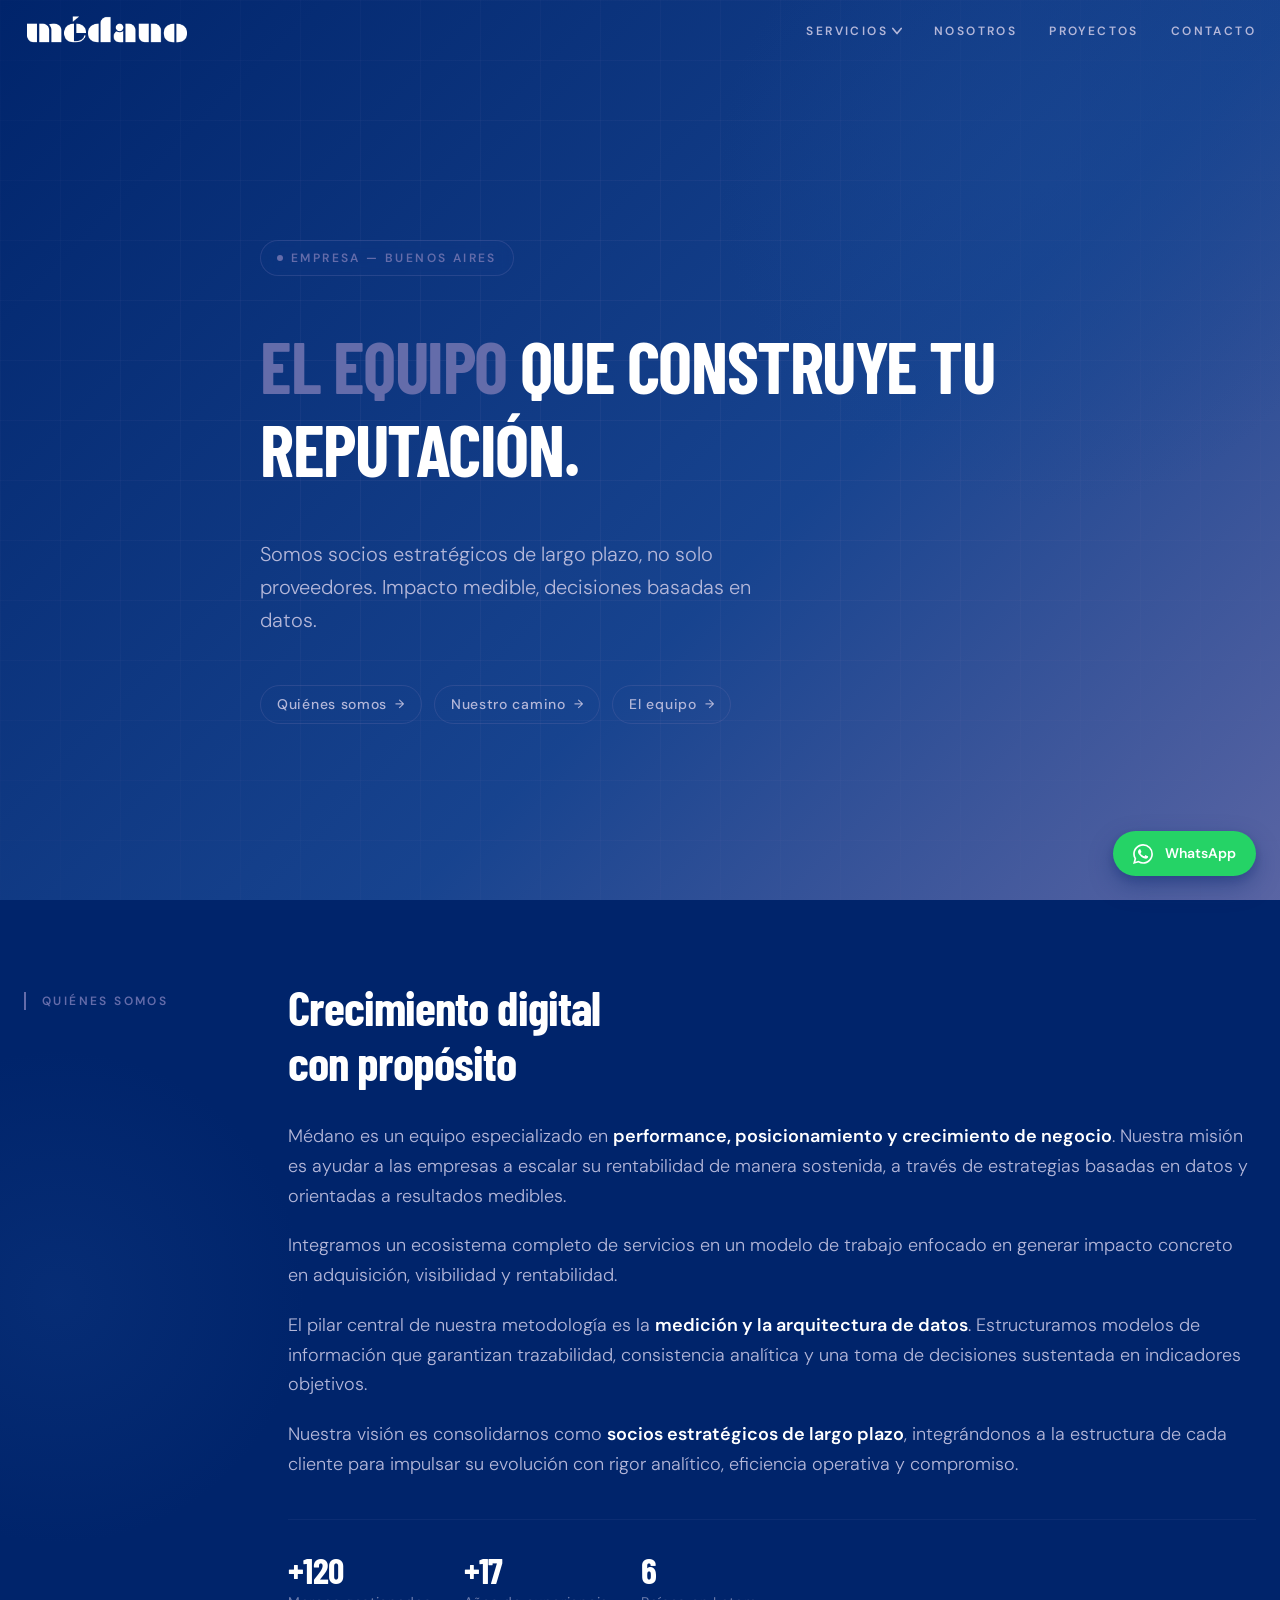
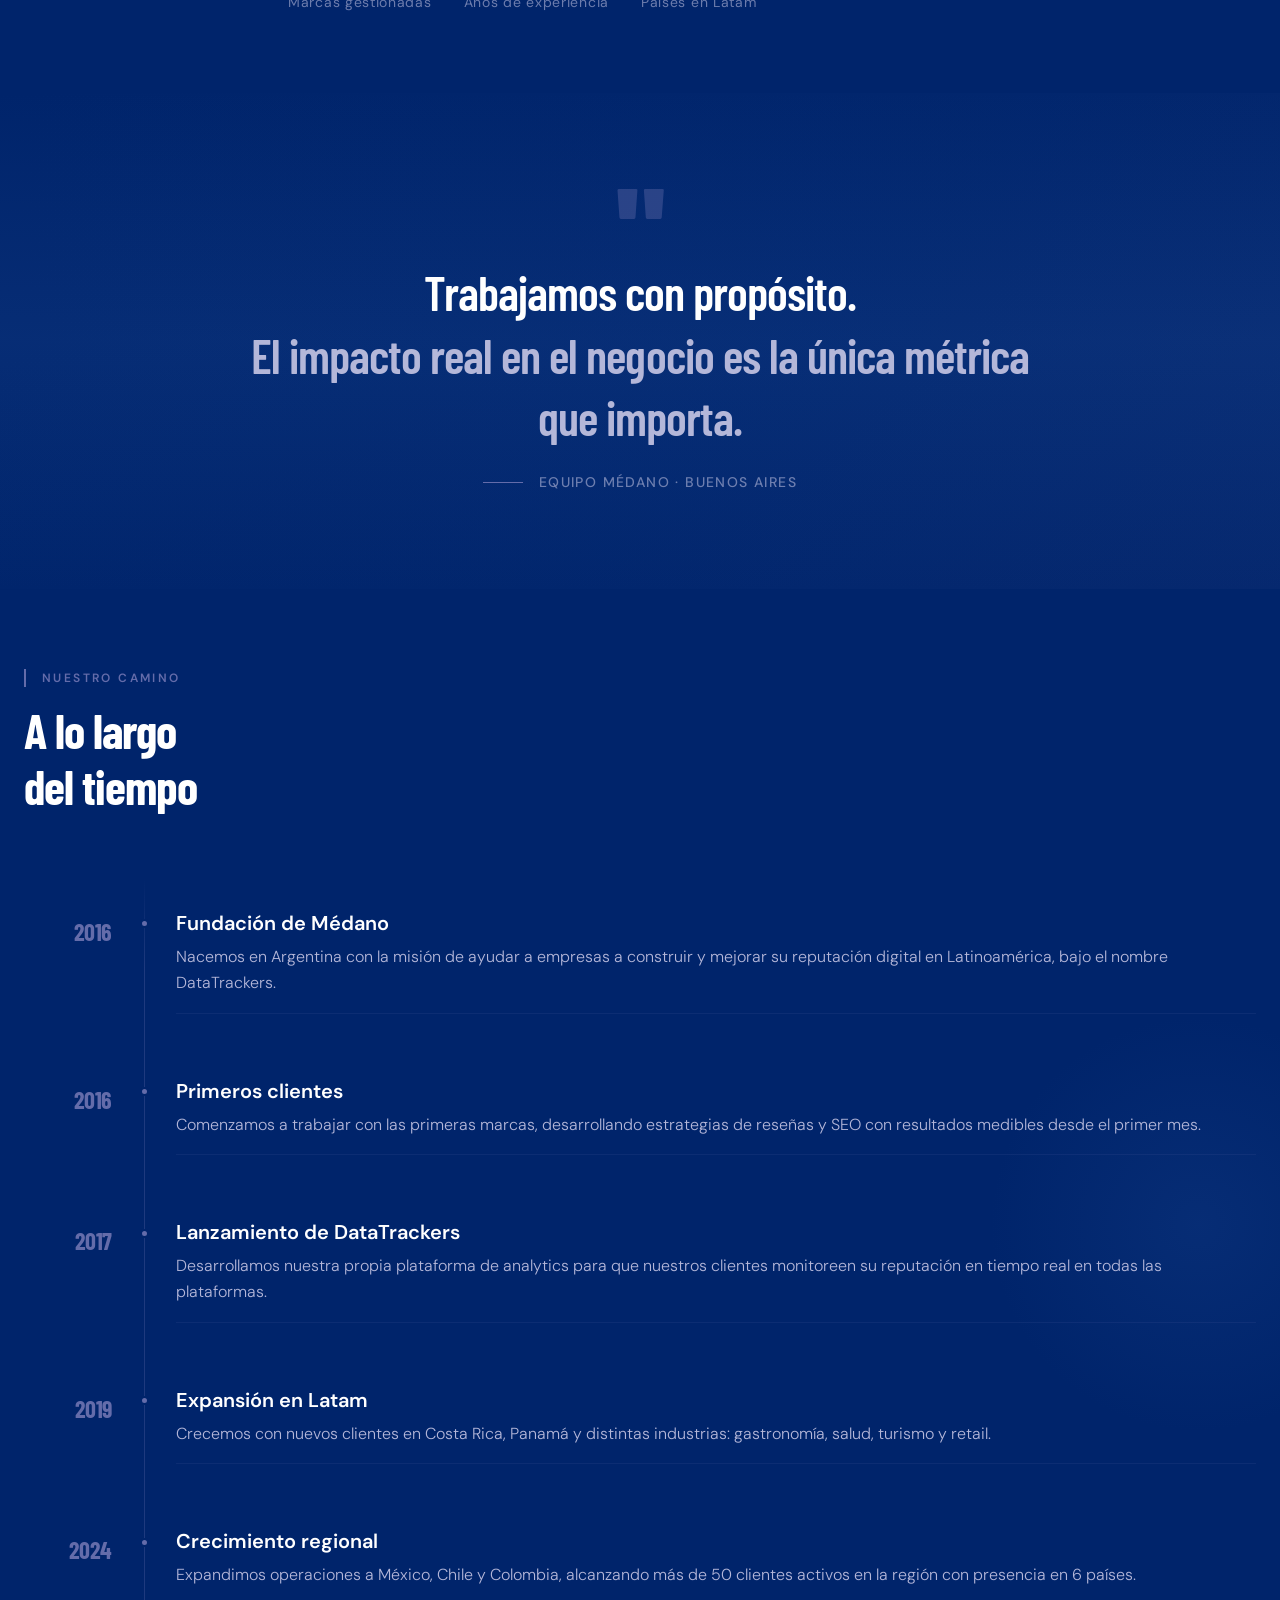
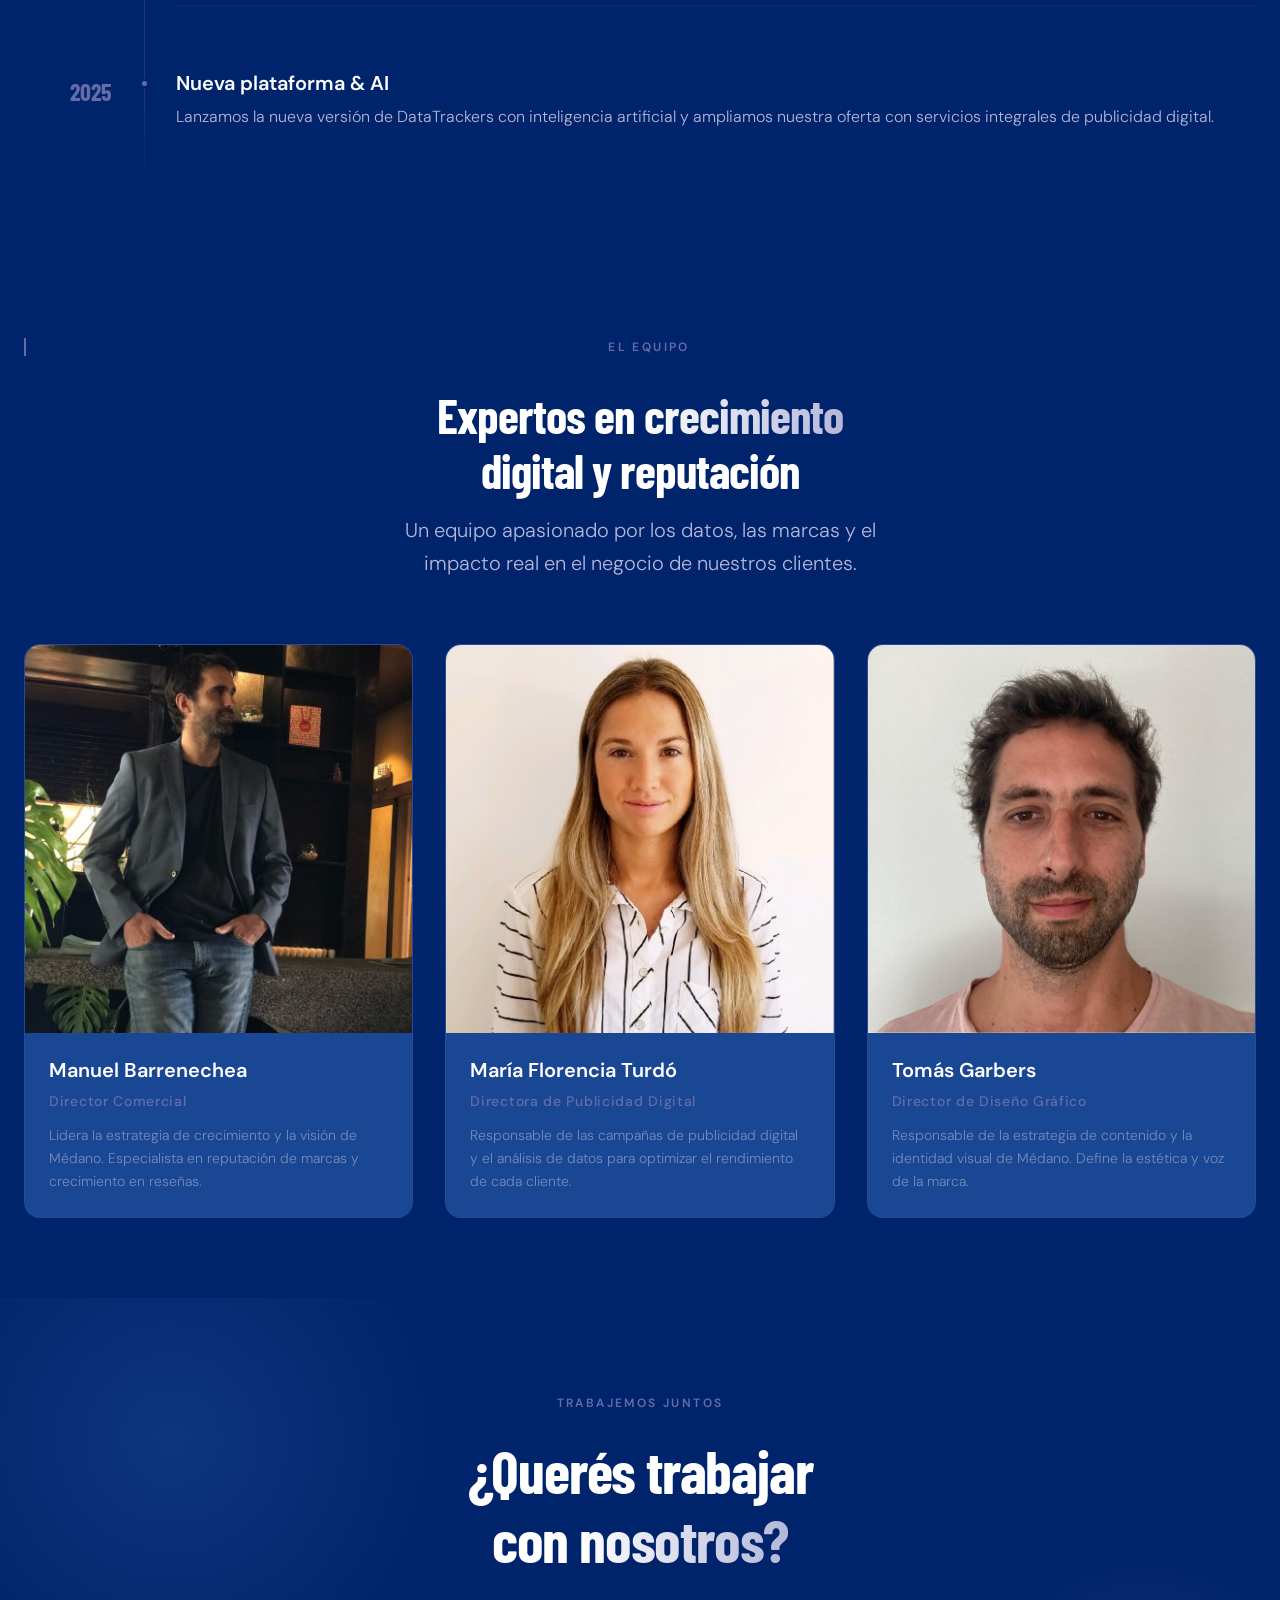
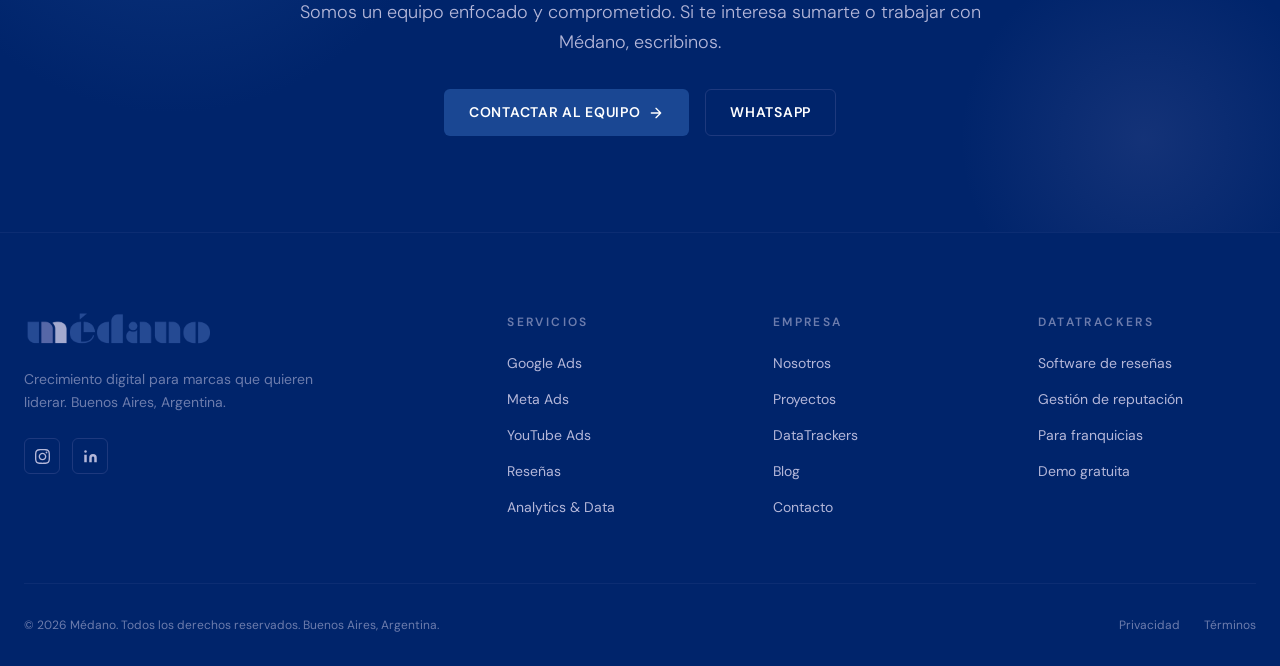
==== nosotros.html @ edf0d0f2 "Sync local changes" ====
<!DOCTYPE html>
<html lang="es">
<head>
  <meta charset="UTF-8">
  <meta name="viewport" content="width=device-width, initial-scale=1.0">
  <title>Nosotros — Médano · Crecimiento Digital · Buenos Aires</title>
  <meta name="description" content="Conocé al equipo detrás de Médano. Expertos en crecimiento digital, reputación online, SEO y publicidad digital. Buenos Aires, Argentina.">
  <meta name="robots" content="index, follow">
  <link rel="canonical" href="https://medano.co/nosotros.html">

  <!-- Open Graph -->
  <meta property="og:type" content="website">
  <meta property="og:title" content="Nosotros — Médano · Crecimiento Digital">
  <meta property="og:description" content="Conocé al equipo detrás de Médano. Socios estratégicos en crecimiento digital para empresas que quieren liderar.">
  <meta property="og:url" content="https://medano.co/nosotros.html">
  <meta property="og:site_name" content="Médano">
  <meta property="og:locale" content="es_AR">

  <!-- Twitter Card -->
  <meta name="twitter:card" content="summary_large_image">
  <meta name="twitter:title" content="Nosotros — Médano · Crecimiento Digital">
  <meta name="twitter:description" content="Conocé al equipo detrás de Médano. Socios estratégicos en crecimiento digital.">

  <!-- Fonts -->
  <link rel="preconnect" href="https://fonts.googleapis.com">
  <link rel="preconnect" href="https://fonts.gstatic.com" crossorigin>
  <link href="https://fonts.googleapis.com/css2?family=Barlow+Condensed:wght@400;600;700;800&family=DM+Sans:ital,wght@0,300;0,400;0,500;0,600;1,300&display=swap" rel="stylesheet">

  <!-- Favicon -->
  <link rel="icon" type="image/png" href="img/favicon-square.png">
  <link rel="apple-touch-icon" href="img/favicon-square.png">

  <!-- Stylesheets -->
  <link rel="stylesheet" href="css/global.css">
  <link rel="stylesheet" href="css/nosotros.css">

  <!-- Structured Data -->
  <script type="application/ld+json">
  {
    "@context": "https://schema.org",
    "@type": "AboutPage",
    "name": "Nosotros — Médano",
    "description": "El equipo detrás de Médano. Crecimiento digital para empresas que quieren liderar.",
    "url": "https://medano.co/nosotros.html",
    "publisher": {
      "@type": "Organization",
      "name": "Médano",
      "url": "https://medano.co",
      "address": {
        "@type": "PostalAddress",
        "addressLocality": "Buenos Aires",
        "addressCountry": "AR"
      }
    }
  }
  </script>
</head>
<body>

  <!-- Skip to content -->
  <a href="#main-content" class="skip-link">Ir al contenido principal</a>

  <!-- NAV -->
  <nav id="nav" aria-label="Navegación principal">
    <div class="container">
      <a href="index.html" class="nav-logo">
        <img src="img/logo-medano-final.png" alt="Médano — Crecimiento Digital" class="nav-logo-img">
      </a>
      <ul class="nav-links" id="nav-menu">
        <li class="nav-item-home"><a href="index.html">Home</a></li>
        <li class="nav-item-dropdown">
          <button class="nav-dropdown-trigger" aria-haspopup="true" aria-expanded="false">
            Servicios
            <svg class="nav-dropdown-chevron" viewBox="0 0 12 8" aria-hidden="true">
              <polyline points="1,1 6,7 11,1"/>
            </svg>
          </button>
          <ul class="nav-dropdown-panel" role="menu">
            <li role="menuitem"><a href="publicidad-digital.html">Publicidad Digital</a></li>
            <li role="menuitem"><a href="resenas.html">Reseñas</a></li>
            <li role="menuitem"><a href="index.html#seo">SEO y Posicionamiento</a></li>
          </ul>
        </li>
        <li><a href="nosotros.html" aria-current="page">Nosotros</a></li>
        <li><a href="index.html#projects">Proyectos</a></li>
        <li><a href="index.html#contact">Contacto</a></li>
      </ul>
      <button class="nav-toggle" id="nav-toggle" aria-expanded="false" aria-controls="nav-menu" aria-label="Abrir menú de navegación">
        <span class="nav-toggle-bar"></span>
        <span class="nav-toggle-bar"></span>
        <span class="nav-toggle-bar"></span>
      </button>
      <a href="https://wa.me/5491100000000" class="btn-primary nav-cta" target="_blank" rel="noopener">
        Hablar ahora
      </a>
    </div>
  </nav>

  <main id="main-content">

    <!-- HERO -->
    <section id="nosotros-hero" aria-label="Presentación del equipo">
      <div class="nosotros-hero-bg" aria-hidden="true"></div>
      <div class="nosotros-hero-grid" aria-hidden="true"></div>
      <div class="container">
        <div class="nosotros-hero-inner">

          <!-- Heading -->
          <div class="nosotros-hero-heading">
            <div class="hero-eyebrow-shared animate-in">
              <span class="hero-dot" aria-hidden="true"></span>
              Empresa — Buenos Aires
            </div>
            <h1 class="hero-title-shared animate-in">
              <em>El equipo</em> que construye tu reputación.
            </h1>
            <p class="nosotros-hero-subtitle animate-in">
              Somos socios estratégicos de largo plazo, no solo proveedores.
              Impacto medible, decisiones basadas en datos.
            </p>
          </div>

          <!-- Page-nav anchors -->
          <nav class="nosotros-page-nav" aria-label="Secciones de la página">
            <a href="#quienes-somos" class="nosotros-pn-item">
              <span>Quiénes somos</span>
              <span class="nosotros-pn-arrow" aria-hidden="true">→</span>
            </a>
            <a href="#nuestro-camino" class="nosotros-pn-item">
              <span>Nuestro camino</span>
              <span class="nosotros-pn-arrow" aria-hidden="true">→</span>
            </a>
            <a href="#el-equipo" class="nosotros-pn-item">
              <span>El equipo</span>
              <span class="nosotros-pn-arrow" aria-hidden="true">→</span>
            </a>
          </nav>


        </div>
      </div>
    </section>

    <!-- QUIENES SOMOS -->
    <section id="quienes-somos" aria-labelledby="quienes-somos-title">
      <div class="nosotros-qs-geo" aria-hidden="true"></div>
      <div class="container">
        <div class="nosotros-qs-grid">
          <div class="nosotros-qs-label-col">
            <span class="nosotros-section-label">Quiénes somos</span>
          </div>
          <div class="nosotros-qs-content">
            <h2 id="quienes-somos-title" class="nosotros-qs-title">
              Crecimiento digital<br>con propósito
            </h2>
            <div class="nosotros-qs-body">
              <p>
                Médano es un equipo especializado en <strong>performance, posicionamiento y crecimiento de negocio</strong>.
                Nuestra misión es ayudar a las empresas a escalar su rentabilidad de manera sostenida,
                a través de estrategias basadas en datos y orientadas a resultados medibles.
              </p>
              <p>
                Integramos un ecosistema completo de servicios en un modelo de trabajo enfocado en
                generar impacto concreto en adquisición, visibilidad y rentabilidad.
              </p>
              <p>
                El pilar central de nuestra metodología es la <strong>medición y la arquitectura de datos</strong>.
                Estructuramos modelos de información que garantizan trazabilidad, consistencia analítica
                y una toma de decisiones sustentada en indicadores objetivos.
              </p>
              <p>
                Nuestra visión es consolidarnos como <strong>socios estratégicos de largo plazo</strong>,
                integrándonos a la estructura de cada cliente para impulsar su evolución con rigor
                analítico, eficiencia operativa y compromiso.
              </p>
            </div>
            <div class="nosotros-qs-metrics" role="list" aria-label="Métricas del equipo">
              <div class="nosotros-metric" role="listitem">
                <span class="nosotros-metric-value">+120</span>
                <span class="nosotros-metric-label">Marcas gestionadas</span>
              </div>
              <div class="nosotros-metric" role="listitem">
                <span class="nosotros-metric-value">+17</span>
                <span class="nosotros-metric-label">Años de experiencia</span>
              </div>
              <div class="nosotros-metric" role="listitem">
                <span class="nosotros-metric-value">6</span>
                <span class="nosotros-metric-label">Países en Latam</span>
              </div>
            </div>
          </div>
        </div>
      </div>
    </section>

    <!-- QUOTE -->
    <section id="nosotros-quote" aria-label="Filosofía del equipo">
      <div class="nosotros-quote-bg" aria-hidden="true"></div>
      <div class="container">
        <div class="nosotros-quote-inner">
          <span class="nosotros-quote-mark" aria-hidden="true">"</span>
          <blockquote class="nosotros-quote-text">
            Trabajamos con propósito.<br>
            <em>El impacto real en el negocio es la única métrica que importa.</em>
          </blockquote>
          <div class="nosotros-quote-author">
            <div class="nosotros-quote-line" aria-hidden="true"></div>
            <span class="nosotros-quote-name">Equipo Médano · Buenos Aires</span>
          </div>
        </div>
      </div>
    </section>

    <!-- TIMELINE -->
    <section id="nuestro-camino" aria-labelledby="camino-title">
      <div class="nosotros-timeline-geo" aria-hidden="true"></div>
      <div class="container">
        <div class="nosotros-timeline-header">
          <div>
            <span class="nosotros-section-label">Nuestro camino</span>
            <h2 id="camino-title" class="nosotros-timeline-title">
              A lo largo<br>del tiempo
            </h2>
          </div>
        </div>

        <ol class="nosotros-timeline" aria-label="Hitos del equipo Médano">
          <li class="nosotros-milestone">
            <div class="nosotros-milestone-year">2016</div>
            <div class="nosotros-milestone-content">
              <h3 class="nosotros-milestone-title">Fundación de Médano</h3>
              <p class="nosotros-milestone-desc">Nacemos en Argentina con la misión de ayudar a empresas a construir y mejorar su reputación digital en Latinoamérica, bajo el nombre DataTrackers.</p>
            </div>
          </li>
          <li class="nosotros-milestone">
            <div class="nosotros-milestone-year">2016</div>
            <div class="nosotros-milestone-content">
              <h3 class="nosotros-milestone-title">Primeros clientes</h3>
              <p class="nosotros-milestone-desc">Comenzamos a trabajar con las primeras marcas, desarrollando estrategias de reseñas y SEO con resultados medibles desde el primer mes.</p>
            </div>
          </li>
          <li class="nosotros-milestone">
            <div class="nosotros-milestone-year">2017</div>
            <div class="nosotros-milestone-content">
              <h3 class="nosotros-milestone-title">Lanzamiento de DataTrackers</h3>
              <p class="nosotros-milestone-desc">Desarrollamos nuestra propia plataforma de analytics para que nuestros clientes monitoreen su reputación en tiempo real en todas las plataformas.</p>
            </div>
          </li>
          <li class="nosotros-milestone">
            <div class="nosotros-milestone-year">2019</div>
            <div class="nosotros-milestone-content">
              <h3 class="nosotros-milestone-title">Expansión en Latam</h3>
              <p class="nosotros-milestone-desc">Crecemos con nuevos clientes en Costa Rica, Panamá y distintas industrias: gastronomía, salud, turismo y retail.</p>
            </div>
          </li>
          <li class="nosotros-milestone">
            <div class="nosotros-milestone-year">2024</div>
            <div class="nosotros-milestone-content">
              <h3 class="nosotros-milestone-title">Crecimiento regional</h3>
              <p class="nosotros-milestone-desc">Expandimos operaciones a México, Chile y Colombia, alcanzando más de 50 clientes activos en la región con presencia en 6 países.</p>
            </div>
          </li>
          <li class="nosotros-milestone">
            <div class="nosotros-milestone-year">2025</div>
            <div class="nosotros-milestone-content">
              <h3 class="nosotros-milestone-title">Nueva plataforma & AI</h3>
              <p class="nosotros-milestone-desc">Lanzamos la nueva versión de DataTrackers con inteligencia artificial y ampliamos nuestra oferta con servicios integrales de publicidad digital.</p>
            </div>
          </li>
        </ol>
      </div>
    </section>

    <!-- EQUIPO -->
    <section id="el-equipo" aria-labelledby="equipo-title">
      <div class="container">
        <div class="nosotros-team-header">
          <span class="nosotros-section-label">El equipo</span>
          <h2 id="equipo-title" class="nosotros-team-title">
            Expertos en <em>crecimiento</em><br>digital y reputación
          </h2>
          <p class="nosotros-team-intro">
            Un equipo apasionado por los datos, las marcas y el impacto real en el negocio de nuestros clientes.
          </p>
        </div>

        <div class="nosotros-team-grid" role="list" aria-label="Integrantes del equipo">

          <!-- Manuel Barrenechea -->
          <article class="nosotros-member-card" role="listitem">
            <div class="nosotros-photo-wrap">
              <img
                class="nosotros-photo-img"
                src="img/manuel.jpeg"
                alt="Foto de Manuel Barrenechea, Director Comercial de Médano"
                onerror="this.style.display='none'; this.nextElementSibling.style.display='flex';"
              >
              <div class="nosotros-photo-placeholder nosotros-photo-placeholder--yellow" aria-hidden="true">MB</div>
              <div class="nosotros-photo-overlay" aria-hidden="true">
                <span class="nosotros-role-tag">Director</span>
                <a
                  href="https://www.linkedin.com/in/manuel-barrenechea-76756b8/"
                  target="_blank"
                  rel="noopener noreferrer"
                  class="nosotros-social-btn"
                  aria-label="LinkedIn de Manuel Barrenechea"
                >
                  <svg viewBox="0 0 24 24" aria-hidden="true" focusable="false">
                    <path d="M16 8a6 6 0 016 6v7h-4v-7a2 2 0 00-2-2 2 2 0 00-2 2v7h-4v-7a6 6 0 016-6zM2 9h4v12H2z"/>
                    <circle cx="4" cy="4" r="2"/>
                  </svg>
                </a>
              </div>
            </div>
            <div class="nosotros-member-info">
              <h3 class="nosotros-member-name">Manuel Barrenechea</h3>
              <p class="nosotros-member-role">Director Comercial</p>
              <p class="nosotros-member-bio">Lidera la estrategia de crecimiento y la visión de Médano. Especialista en reputación de marcas y crecimiento en reseñas.</p>
            </div>
          </article>

          <!-- María Florencia Turdó -->
          <article class="nosotros-member-card" role="listitem">
            <div class="nosotros-photo-wrap">
              <img
                class="nosotros-photo-img"
                src="img/florencia.jpeg"
                alt="Foto de María Florencia Turdó, Directora de Publicidad Digital de Médano"
                onerror="this.style.display='none'; this.nextElementSibling.style.display='flex';"
              >
              <div class="nosotros-photo-placeholder nosotros-photo-placeholder--cyan" aria-hidden="true">MT</div>
              <div class="nosotros-photo-overlay" aria-hidden="true">
                <span class="nosotros-role-tag">Directora</span>
                <a
                  href="https://www.linkedin.com/in/maria-florencia-turd%C3%B3-5b7b30114/"
                  target="_blank"
                  rel="noopener noreferrer"
                  class="nosotros-social-btn"
                  aria-label="LinkedIn de María Florencia Turdó"
                >
                  <svg viewBox="0 0 24 24" aria-hidden="true" focusable="false">
                    <path d="M16 8a6 6 0 016 6v7h-4v-7a2 2 0 00-2-2 2 2 0 00-2 2v7h-4v-7a6 6 0 016-6zM2 9h4v12H2z"/>
                    <circle cx="4" cy="4" r="2"/>
                  </svg>
                </a>
              </div>
            </div>
            <div class="nosotros-member-info">
              <h3 class="nosotros-member-name">María Florencia Turdó</h3>
              <p class="nosotros-member-role">Directora de Publicidad Digital</p>
              <p class="nosotros-member-bio">Responsable de las campañas de publicidad digital y el análisis de datos para optimizar el rendimiento de cada cliente.</p>
            </div>
          </article>

          <!-- Tomás Garbers -->
          <article class="nosotros-member-card" role="listitem">
            <div class="nosotros-photo-wrap">
              <img
                class="nosotros-photo-img"
                src="img/tomas.jpeg"
                alt="Foto de Tomás Garbers, Director de Diseño Gráfico de Médano"
                onerror="this.style.display='none'; this.nextElementSibling.style.display='flex';"
              >
              <div class="nosotros-photo-placeholder nosotros-photo-placeholder--mid" aria-hidden="true">TG</div>
              <div class="nosotros-photo-overlay" aria-hidden="true">
                <span class="nosotros-role-tag">Director</span>
                <a
                  href="https://www.linkedin.com/in/tomasgarbers/"
                  target="_blank"
                  rel="noopener noreferrer"
                  class="nosotros-social-btn"
                  aria-label="LinkedIn de Tomás Garbers"
                >
                  <svg viewBox="0 0 24 24" aria-hidden="true" focusable="false">
                    <path d="M16 8a6 6 0 016 6v7h-4v-7a2 2 0 00-2-2 2 2 0 00-2 2v7h-4v-7a6 6 0 016-6zM2 9h4v12H2z"/>
                    <circle cx="4" cy="4" r="2"/>
                  </svg>
                </a>
              </div>
            </div>
            <div class="nosotros-member-info">
              <h3 class="nosotros-member-name">Tomás Garbers</h3>
              <p class="nosotros-member-role">Director de Diseño Gráfico</p>
              <p class="nosotros-member-bio">Responsable de la estrategia de contenido y la identidad visual de Médano. Define la estética y voz de la marca.</p>
            </div>
          </article>

        </div>
      </div>
    </section>

    <!-- CTA -->
    <section id="nosotros-cta" aria-labelledby="cta-title">
      <div class="nosotros-cta-geo1" aria-hidden="true"></div>
      <div class="nosotros-cta-geo2" aria-hidden="true"></div>
      <div class="container">
        <div class="nosotros-cta-inner">
          <div class="nosotros-cta-eyebrow">Trabajemos juntos</div>
          <h2 id="cta-title" class="nosotros-cta-title">
            ¿Querés trabajar<br>con <em>nosotros?</em>
          </h2>
          <p class="nosotros-cta-sub">
            Somos un equipo enfocado y comprometido. Si te interesa sumarte
            o trabajar con Médano, escribinos.
          </p>
          <div class="nosotros-cta-actions">
            <a href="index.html#contact" class="btn-primary">
              Contactar al equipo
              <svg aria-hidden="true" xmlns="http://www.w3.org/2000/svg" width="16" height="16" viewBox="0 0 24 24" fill="none" stroke="currentColor" stroke-width="2" stroke-linecap="round" stroke-linejoin="round"><path d="M5 12h14M12 5l7 7-7 7"/></svg>
            </a>
            <a href="https://wa.me/5491100000000" class="btn-outline" target="_blank" rel="noopener">
              WhatsApp
            </a>
          </div>
        </div>
      </div>
    </section>

  </main>

  <!-- FOOTER -->
  <footer id="footer" role="contentinfo">
    <div class="container">
      <div class="footer-grid">

        <div class="footer-brand">
          <a href="index.html" class="footer-logo">
            <img src="img/logo-medano-final.png" alt="Médano — Crecimiento Digital" class="footer-logo-img">
          </a>
          <p>Crecimiento digital para marcas que quieren liderar. Buenos Aires, Argentina.</p>
          <div class="social-links">
            <a href="https://www.instagram.com/medano.latam/" class="social-link" aria-label="Instagram" target="_blank" rel="noopener">
              <svg aria-hidden="true" viewBox="0 0 24 24"><path d="M12 2.163c3.204 0 3.584.012 4.85.07 3.252.148 4.771 1.691 4.919 4.919.058 1.265.069 1.645.069 4.849 0 3.205-.012 3.584-.069 4.849-.149 3.225-1.664 4.771-4.919 4.919-1.266.058-1.644.07-4.85.07-3.204 0-3.584-.012-4.849-.07-3.26-.149-4.771-1.699-4.919-4.92-.058-1.265-.07-1.644-.07-4.849 0-3.204.013-3.583.07-4.849.149-3.227 1.664-4.771 4.919-4.919 1.266-.057 1.645-.069 4.849-.069zm0-2.163c-3.259 0-3.667.014-4.947.072-4.358.2-6.78 2.618-6.98 6.98-.059 1.281-.073 1.689-.073 4.948 0 3.259.014 3.668.072 4.948.2 4.358 2.618 6.78 6.98 6.98 1.281.058 1.689.072 4.948.072 3.259 0 3.668-.014 4.948-.072 4.354-.2 6.782-2.618 6.979-6.98.059-1.28.073-1.689.073-4.948 0-3.259-.014-3.667-.072-4.947-.196-4.354-2.617-6.78-6.979-6.98-1.281-.059-1.69-.073-4.949-.073zm0 5.838c-3.403 0-6.162 2.759-6.162 6.162s2.759 6.163 6.162 6.163 6.162-2.759 6.162-6.163c0-3.403-2.759-6.162-6.162-6.162zm0 10.162c-2.209 0-4-1.79-4-4 0-2.209 1.791-4 4-4s4 1.791 4 4c0 2.21-1.791 4-4 4zm6.406-11.845c-.796 0-1.441.645-1.441 1.44s.645 1.44 1.441 1.44c.795 0 1.439-.645 1.439-1.44s-.644-1.44-1.439-1.44z"/></svg>
            </a>
            <a href="https://www.linkedin.com/company/medano-latam/" class="social-link" aria-label="LinkedIn" target="_blank" rel="noopener">
              <svg aria-hidden="true" viewBox="0 0 24 24"><path d="M16 8a6 6 0 0 1 6 6v7h-4v-7a2 2 0 0 0-2-2 2 2 0 0 0-2 2v7h-4v-7a6 6 0 0 1 6-6zM2 9h4v12H2z"/><circle cx="4" cy="4" r="2"/></svg>
            </a>
          </div>
        </div>

        <div class="footer-col">
          <h5>Servicios</h5>
          <ul>
            <li><a href="index.html#services">Google Ads</a></li>
            <li><a href="index.html#services">Meta Ads</a></li>
            <li><a href="index.html#services">YouTube Ads</a></li>
            <li><a href="resenas.html">Reseñas</a></li>
            <li><a href="index.html#services">Analytics & Data</a></li>
          </ul>
        </div>

        <div class="footer-col">
          <h5>Empresa</h5>
          <ul>
            <li><a href="nosotros.html">Nosotros</a></li>
            <li><a href="index.html#projects">Proyectos</a></li>
            <li><a href="https://datatrackers.co/" target="_blank" rel="noopener">DataTrackers</a></li>
            <li><a href="/blog">Blog</a></li>
            <li><a href="index.html#contact">Contacto</a></li>
          </ul>
        </div>

        <div class="footer-col">
          <h5>DataTrackers</h5>
          <ul>
            <li><a href="https://datatrackers.co/" target="_blank" rel="noopener">Software de reseñas</a></li>
            <li><a href="https://datatrackers.co/" target="_blank" rel="noopener">Gestión de reputación</a></li>
            <li><a href="https://datatrackers.co/" target="_blank" rel="noopener">Para franquicias</a></li>
            <li><a href="https://calendar.google.com/calendar/u/0/appointments/schedules/AcZssZ2i0iCAT2PidpUenqZLfQUtnBXPvttRlAUsLoNEIsGYog9JkaP1H04tOI2lOoMwaa5o8dJ7AKMG" target="_blank" rel="noopener">Demo gratuita</a></li>
          </ul>
        </div>

      </div>

      <div class="footer-bottom">
        <p>© 2026 Médano. Todos los derechos reservados. Buenos Aires, Argentina.</p>
        <div class="footer-bottom-links">
          <a href="#">Privacidad</a>
          <a href="#">Términos</a>
        </div>
      </div>
    </div>
  </footer>

  <!-- WHATSAPP CHIP -->
  <a class="wa-chip" href="https://wa.me/5491100000000" target="_blank" rel="noopener" aria-label="Contactar por WhatsApp">
    <svg aria-hidden="true" viewBox="0 0 24 24" xmlns="http://www.w3.org/2000/svg"><path d="M17.472 14.382c-.297-.149-1.758-.867-2.03-.967-.273-.099-.471-.148-.67.15-.197.297-.767.966-.94 1.164-.173.199-.347.223-.644.075-.297-.15-1.255-.463-2.39-1.475-.883-.788-1.48-1.761-1.653-2.059-.173-.297-.018-.458.13-.606.134-.133.298-.347.446-.52.149-.174.198-.298.298-.497.099-.198.05-.371-.025-.52-.075-.149-.669-1.612-.916-2.207-.242-.579-.487-.5-.669-.51-.173-.008-.371-.01-.57-.01-.198 0-.52.074-.792.372-.272.297-1.04 1.016-1.04 2.479 0 1.462 1.065 2.875 1.213 3.074.149.198 2.096 3.2 5.077 4.487.709.306 1.262.489 1.694.625.712.227 1.36.195 1.871.118.571-.085 1.758-.719 2.006-1.413.248-.694.248-1.289.173-1.413-.074-.124-.272-.198-.57-.347m-5.421 7.403h-.004a9.87 9.87 0 0 1-5.031-1.378l-.361-.214-3.741.982.998-3.648-.235-.374a9.86 9.86 0 0 1-1.51-5.26c.001-5.45 4.436-9.884 9.888-9.884 2.64 0 5.122 1.03 6.988 2.898a9.825 9.825 0 0 1 2.893 6.994c-.003 5.45-4.437 9.884-9.885 9.884m8.413-18.297A11.815 11.815 0 0 0 12.05 0C5.495 0 .16 5.335.157 11.892c0 2.096.547 4.142 1.588 5.945L.057 24l6.305-1.654a11.882 11.882 0 0 0 5.683 1.448h.005c6.554 0 11.89-5.335 11.893-11.893a11.821 11.821 0 0 0-3.48-8.413z"/></svg>
    WhatsApp
  </a>

  <script>
    /* ── Nav scroll behavior ── */
    const nav = document.getElementById('nav');
    const toggle = document.getElementById('nav-toggle');
    const menu = document.getElementById('nav-menu');

    window.addEventListener('scroll', () => {
      nav.classList.toggle('scrolled', window.scrollY > 40);
    }, { passive: true });

    /* ── Mobile menu — open / close ── */
    function openMenu() {
      const scrollbarW = window.innerWidth - document.documentElement.clientWidth;
      document.body.style.setProperty('--scrollbar-width', scrollbarW + 'px');
      toggle.setAttribute('aria-expanded', 'true');
      toggle.setAttribute('aria-label', 'Cerrar menú de navegación');
      menu.classList.add('is-open');
      document.body.classList.add('menu-open');
      document.body.classList.add('nav-open');
    }

    function closeMenu() {
      toggle.setAttribute('aria-expanded', 'false');
      toggle.setAttribute('aria-label', 'Abrir menú de navegación');
      menu.classList.remove('is-open');
      document.body.classList.remove('menu-open');
      document.body.classList.remove('nav-open');
      document.body.style.removeProperty('--scrollbar-width');
      toggle.focus();
    }

    toggle.addEventListener('click', () => {
      const expanded = toggle.getAttribute('aria-expanded') === 'true';
      expanded ? closeMenu() : openMenu();
    });

    menu?.querySelectorAll('a').forEach(link => {
      link.addEventListener('click', closeMenu);
    });

    document.addEventListener('keydown', (e) => {
      if (e.key === 'Escape' && menu?.classList.contains('is-open')) {
        closeMenu();
      }
    });

    /* ── Intersection Observer — animate-in ── */
    const observer = new IntersectionObserver((entries) => {
      entries.forEach(e => {
        if (e.isIntersecting) {
          e.target.classList.add('is-visible');
          observer.unobserve(e.target);
        }
      });
    }, { threshold: 0.12 });

    document.querySelectorAll('.nosotros-milestone, .nosotros-member-card, .nosotros-qs-grid, .nosotros-cta-inner, .nosotros-quote-inner').forEach(el => {
      observer.observe(el);
    });
  </script>
</body>
</html>
---- css/global.css ----
/* ============================================================
   MÉDANO — css/global.css
   Design Tokens + Reset + Base + Accessibility + Utility +
   Nav + Footer + WhatsApp Chip + Reduced Motion
   Shared across all pages — Tokens: design-tokens.md
   ============================================================ */

/* ── Design Tokens ────────────────────────────────────────── */
:root {
  /* Paleta Primaria */
  --color-brand-navy:        #00246b;
  --color-brand-royal:       #1a4793;
  --color-brand-mid:         #646caa;
  --color-brand-light:       #b4b7d9;

  /* Fondos */
  --color-bg-base:           var(--color-brand-navy);
  --color-bg-surface:        var(--color-brand-royal);
  --color-bg-overlay:        rgba(0, 36, 107, 0.85);
  --color-bg-subtle:         rgba(26, 71, 147, 0.12);

  /* Texto */
  --color-text-primary:      #ffffff;
  --color-text-secondary:    var(--color-brand-light);
  --color-text-muted:        rgba(180, 183, 217, 0.6);
  --color-text-inverse:      var(--color-brand-navy);

  /* Bordes */
  --color-border-default:    rgba(100, 108, 170, 0.3);
  --color-border-strong:     var(--color-brand-mid);
  --color-border-subtle:     rgba(100, 108, 170, 0.12);

  /* Acento */
  --color-accent:            var(--color-brand-royal);
  --color-accent-hover:      var(--color-brand-mid);
  --color-accent-active:     var(--color-brand-navy);

  /* Feedback */
  --color-success:           #22c55e;
  --color-warning:           #f59e0b;
  --color-error:             #ef4444;
  --color-info:              var(--color-brand-mid);

  /* Gradientes */
  --gradient-brand:          linear-gradient(135deg, var(--color-brand-navy) 0%, var(--color-brand-royal) 60%, var(--color-brand-mid) 100%);
  --gradient-surface:        linear-gradient(180deg, var(--color-brand-royal) 0%, var(--color-brand-navy) 100%);
  --gradient-overlay:        linear-gradient(to bottom, rgba(0,36,107,0) 0%, rgba(0,36,107,0.9) 100%);
  --gradient-text:           linear-gradient(90deg, #ffffff 0%, var(--color-brand-light) 100%);

  /* Tints */
  --color-brand-navy-75:     rgba(0, 36, 107, 0.75);
  --color-brand-navy-50:     rgba(0, 36, 107, 0.50);
  --color-brand-navy-25:     rgba(0, 36, 107, 0.25);
  --color-brand-royal-75:    rgba(26, 71, 147, 0.75);
  --color-brand-royal-50:    rgba(26, 71, 147, 0.50);
  --color-brand-royal-25:    rgba(26, 71, 147, 0.25);

  /* Tipografía */
  --font-display:            'Barlow Condensed', 'Oswald', sans-serif;
  --font-body:               'DM Sans', 'Mulish', sans-serif;
  --font-mono:               'JetBrains Mono', 'Fira Code', monospace;
  --font-ui:                 'DM Sans', sans-serif;

  /* Escala tipográfica */
  --text-xs:    0.75rem;
  --text-sm:    0.875rem;
  --text-base:  1rem;
  --text-md:    1.125rem;
  --text-lg:    1.25rem;
  --text-xl:    1.5rem;
  --text-2xl:   1.875rem;
  --text-3xl:   2.25rem;
  --text-4xl:   3rem;
  --text-5xl:   3.75rem;
  --text-6xl:   4.5rem;

  /* Pesos */
  --font-weight-light:      300;
  --font-weight-regular:    400;
  --font-weight-medium:     500;
  --font-weight-semibold:   600;
  --font-weight-bold:       700;
  --font-weight-extrabold:  800;

  /* Line-height */
  --leading-none:     1;
  --leading-tight:    1.15;
  --leading-snug:     1.3;
  --leading-normal:   1.5;
  --leading-relaxed:  1.65;
  --leading-loose:    1.8;

  /* Letter-spacing */
  --tracking-tighter: -0.04em;
  --tracking-tight:   -0.02em;
  --tracking-normal:   0em;
  --tracking-wide:     0.05em;
  --tracking-wider:    0.1em;
  --tracking-widest:   0.2em;

  /* Espaciado */
  --space-0:    0;
  --space-1:    0.25rem;
  --space-2:    0.5rem;
  --space-3:    0.75rem;
  --space-4:    1rem;
  --space-5:    1.25rem;
  --space-6:    1.5rem;
  --space-8:    2rem;
  --space-10:   2.5rem;
  --space-12:   3rem;
  --space-16:   4rem;
  --space-20:   5rem;
  --space-24:   6rem;
  --space-32:   8rem;
  --space-40:   10rem;
  --space-48:   12rem;

  /* Layout */
  --section-padding-y:      var(--space-20);
  --section-padding-y-sm:   var(--space-12);
  --container-max-width:    1280px;
  --container-padding-x:    var(--space-6);
  --container-padding-x-sm: var(--space-4);
  --grid-gap:               var(--space-6);
  --grid-gap-sm:            var(--space-4);
  --card-padding:           var(--space-8);
  --card-padding-sm:        var(--space-6);
  --card-gap:               var(--space-6);

  /* Bordes radius */
  --radius-none:  0;
  --radius-sm:    4px;
  --radius-md:    6px;
  --radius-lg:    10px;
  --radius-xl:    16px;
  --radius-2xl:   24px;
  --radius-full:  9999px;

  /* Border Width */
  --border-width-thin:    1px;
  --border-width-default: 1px;
  --border-width-thick:   2px;
  --border-width-heavy:   3px;

  /* Sombras */
  --shadow-sm:    0 1px 3px rgba(0,36,107,0.3), 0 1px 2px rgba(0,36,107,0.2);
  --shadow-md:    0 4px 6px rgba(0,36,107,0.25), 0 2px 4px rgba(0,36,107,0.15);
  --shadow-lg:    0 10px 25px rgba(0,36,107,0.35), 0 4px 10px rgba(0,36,107,0.2);
  --shadow-xl:    0 20px 50px rgba(0,36,107,0.4), 0 8px 20px rgba(0,36,107,0.25);
  --shadow-card:  0 4px 20px rgba(0,36,107,0.3);
  --shadow-glow:  0 0 30px rgba(26,71,147,0.4);
  --shadow-inset: inset 0 2px 8px rgba(0,36,107,0.3);

  /* Animaciones */
  --duration-instant:  50ms;
  --duration-fast:     150ms;
  --duration-normal:   250ms;
  --duration-slow:     400ms;
  --duration-slower:   600ms;
  --duration-sluggish: 800ms;
  --ease-linear:       linear;
  --ease-in:           cubic-bezier(0.4, 0, 1, 1);
  --ease-out:          cubic-bezier(0, 0, 0.2, 1);
  --ease-in-out:       cubic-bezier(0.4, 0, 0.2, 1);
  --ease-bounce:       cubic-bezier(0.34, 1.56, 0.64, 1);
  --ease-brand:        cubic-bezier(0.25, 0.46, 0.45, 0.94);
  --transition-default:   all var(--duration-normal) var(--ease-in-out);
  --transition-colors:    color var(--duration-fast) var(--ease-out),
                          background-color var(--duration-fast) var(--ease-out),
                          border-color var(--duration-fast) var(--ease-out);
  --transition-transform: transform var(--duration-normal) var(--ease-out);
  --transition-opacity:   opacity var(--duration-normal) var(--ease-out);

  /* Z-index */
  --z-below:    -1;
  --z-base:      0;
  --z-raised:   10;
  --z-dropdown: 100;
  --z-sticky:   200;
  --z-fixed:    300;
  --z-overlay:  400;
  --z-modal:    500;
  --z-toast:    600;
  --z-tooltip:  700;

  /* Opacidades */
  --opacity-disabled: 0.4;
  --opacity-hover:    0.85;
}

/* ── Reset & Base ─────────────────────────────────────────── */
*, *::before, *::after {
  box-sizing: border-box;
  margin: 0;
  padding: 0;
}

html {
  scroll-behavior: smooth;
  font-size: 16px;
  overflow-x: hidden; /* fix scroll lateral mobile */
}

body {
  background-color: var(--color-bg-base);
  color: var(--color-text-primary);
  font-family: var(--font-body);
  font-weight: var(--font-weight-regular);
  line-height: var(--leading-normal);
  -webkit-font-smoothing: antialiased;
  overflow-x: hidden;
}

body.menu-open {
  overflow: hidden;
  padding-right: var(--scrollbar-width, 0px);
}

/* ── Accessibility ────────────────────────────────────────── */
.skip-link {
  position: absolute;
  top: -100%;
  left: var(--space-4);
  z-index: var(--z-tooltip);
  background-color: var(--color-accent);
  color: var(--color-text-primary);
  padding: var(--space-3) var(--space-6);
  border-radius: var(--radius-md);
  font-family: var(--font-ui);
  font-size: var(--text-sm);
  font-weight: var(--font-weight-semibold);
  text-decoration: none;
  transition: top var(--duration-fast) var(--ease-out);
}

.skip-link:focus {
  top: var(--space-4);
}

.sr-only {
  position: absolute;
  width: 1px;
  height: 1px;
  padding: 0;
  margin: -1px;
  overflow: hidden;
  clip: rect(0, 0, 0, 0);
  white-space: nowrap;
  border: 0;
}

/* Focus visible */
:focus-visible {
  outline: var(--border-width-thick) solid var(--color-brand-mid);
  outline-offset: 2px;
}

:focus:not(:focus-visible) {
  outline: none;
}

/* ── Utility ──────────────────────────────────────────────── */
.container {
  max-width: var(--container-max-width);
  margin-inline: auto;
  padding-inline: var(--container-padding-x);
}

.section-label {
  display: inline-flex;
  align-items: center;
  gap: var(--space-2);
  font-family: var(--font-ui);
  font-size: var(--text-xs);
  font-weight: var(--font-weight-semibold);
  letter-spacing: var(--tracking-widest);
  text-transform: uppercase;
  color: var(--color-brand-mid);
  margin-bottom: var(--space-4);
}

.section-label::before {
  content: '';
  display: block;
  width: 20px;
  height: 2px;
  background-color: var(--color-brand-mid);
  border-radius: var(--radius-full);
}

.section-heading {
  font-family: var(--font-display);
  font-size: var(--text-4xl);
  font-weight: var(--font-weight-bold);
  line-height: var(--leading-tight);
  letter-spacing: var(--tracking-tight);
  color: var(--color-text-primary);
  margin-bottom: var(--space-4);
}

.section-subheading {
  font-size: var(--text-md);
  font-weight: var(--font-weight-light);
  color: var(--color-text-secondary);
  line-height: var(--leading-relaxed);
  max-width: 52ch;
}

.btn-primary {
  display: inline-flex;
  align-items: center;
  gap: var(--space-2);
  background-color: var(--color-accent);
  color: var(--color-text-primary);
  font-family: var(--font-ui);
  font-size: var(--text-sm);
  font-weight: var(--font-weight-semibold);
  letter-spacing: var(--tracking-wide);
  text-transform: uppercase;
  text-decoration: none;
  padding: var(--space-3) var(--space-6);
  border-radius: var(--radius-md);
  border: var(--border-width-default) solid transparent;
  cursor: pointer;
  transition: var(--transition-colors), transform var(--duration-normal) var(--ease-out), box-shadow var(--duration-normal) var(--ease-out);
}

.btn-primary:hover {
  background-color: var(--color-accent-hover);
  box-shadow: var(--shadow-glow);
  transform: translateY(-2px);
}

.btn-primary:active {
  background-color: var(--color-accent-active);
  transform: translateY(0);
}

.btn-outline {
  display: inline-flex;
  align-items: center;
  gap: var(--space-2);
  background-color: transparent;
  color: var(--color-text-primary);
  font-family: var(--font-ui);
  font-size: var(--text-sm);
  font-weight: var(--font-weight-semibold);
  letter-spacing: var(--tracking-wide);
  text-transform: uppercase;
  text-decoration: none;
  padding: var(--space-3) var(--space-6);
  border-radius: var(--radius-md);
  border: var(--border-width-default) solid var(--color-border-default);
  cursor: pointer;
  transition: var(--transition-default);
}

.btn-outline:hover {
  border-color: var(--color-brand-mid);
  color: var(--color-brand-light);
  background-color: var(--color-bg-subtle);
}

/* ── NAV ──────────────────────────────────────────────────── */
#nav {
  position: fixed;
  top: 0;
  left: 0;
  right: 0;
  z-index: var(--z-fixed);
  padding: var(--space-4) 0;
  transition: background-color var(--duration-slow) var(--ease-in-out),
              backdrop-filter var(--duration-slow) var(--ease-in-out),
              box-shadow var(--duration-slow) var(--ease-in-out);
}


#nav.scrolled {
  background-color: var(--color-brand-navy-75);
  box-shadow: var(--shadow-md);
}


#nav.scrolled::before {
  content: '';
  position: absolute;
  inset: 0;
  z-index: -1;
  backdrop-filter: blur(20px);
  -webkit-backdrop-filter: blur(20px);
}


#nav.scrolled .nav-logo-img {
  filter: none;
}


#nav .container {
  display: flex;
  align-items: center;
  justify-content: space-between;
}


.nav-logo {
  display: inline-flex;
  align-items: center;
  text-decoration: none;
}


.nav-logo-img {
  height: 28px;
  width: auto;
  object-fit: contain;
  filter: brightness(0) invert(1);
  transition: filter var(--duration-slow) cubic-bezier(0.25, 0.46, 0.45, 0.94),
              opacity var(--duration-normal) var(--ease-out);
}


.nav-logo-img:hover {
  opacity: var(--opacity-hover);
}


.nav-links {
  display: flex;
  align-items: center;
  gap: var(--space-8);
  list-style: none;
}


.nav-links a {
  font-family: var(--font-ui);
  font-size: var(--text-xs);
  font-weight: var(--font-weight-semibold);
  letter-spacing: var(--tracking-widest);
  text-transform: uppercase;
  text-decoration: none;
  color: var(--color-text-secondary);
  transition: var(--transition-colors);
  position: relative;
  padding-bottom: var(--space-1);
}


.nav-links a::after {
  content: '';
  position: absolute;
  bottom: 0;
  left: 0;
  width: 0;
  height: 1px;
  background-color: var(--color-brand-mid);
  transition: width var(--duration-normal) var(--ease-out);
}


.nav-links a:hover {
  color: var(--color-text-primary);
}


.nav-links a:hover::after {
  width: 100%;
}


/* Home link: visible solo en mobile */
.nav-item-home {
  display: none;
}


/* ── Dropdown Servicios (desktop hover) ────────────────────── */
.nav-item-dropdown {
  position: relative;
}


.nav-dropdown-trigger {
  display: inline-flex;
  align-items: center;
  gap: var(--space-1);
  font-family: var(--font-ui);
  font-size: var(--text-xs);
  font-weight: var(--font-weight-semibold);
  letter-spacing: var(--tracking-widest);
  text-transform: uppercase;
  text-decoration: none;
  color: var(--color-text-secondary);
  background: none;
  border: none;
  cursor: pointer;
  padding: 0 0 var(--space-1);
  position: relative;
  transition: var(--transition-colors);
}


.nav-dropdown-trigger::after {
  content: '';
  position: absolute;
  bottom: 0;
  left: 0;
  width: 0;
  height: 1px;
  background-color: var(--color-brand-mid);
  transition: width var(--duration-normal) var(--ease-out);
}


.nav-dropdown-trigger:hover {
  color: var(--color-text-primary);
}


.nav-dropdown-trigger:hover::after {
  width: 100%;
}


.nav-dropdown-chevron {
  width: 10px;
  height: 10px;
  fill: none;
  stroke: currentColor;
  stroke-width: 2;
  stroke-linecap: round;
  stroke-linejoin: round;
  transition: transform var(--duration-normal) var(--ease-in-out);
}


/* Bridge invisible que elimina el gap entre trigger y panel */
.nav-item-dropdown::before {
  content: '';
  position: absolute;
  top: 100%;
  left: 0;
  width: 100%;
  height: var(--space-3);
  background: transparent;
}


.nav-dropdown-panel {
  position: absolute;
  top: calc(100% + var(--space-3));
  left: 50%;
  transform: translateX(-50%) translateY(-6px);
  min-width: 220px;
  background-color: var(--color-brand-navy);
  border: var(--border-width-default) solid var(--color-border-default);
  border-radius: var(--radius-lg);
  padding: var(--space-2);
  list-style: none;
  box-shadow: var(--shadow-xl);
  backdrop-filter: blur(20px);
  -webkit-backdrop-filter: blur(20px);
  opacity: 0;
  visibility: hidden;
  pointer-events: none;
  transition: opacity var(--duration-normal) var(--ease-out),
              transform var(--duration-normal) var(--ease-out),
              visibility var(--duration-normal);
  z-index: var(--z-dropdown);
}


.nav-item-dropdown:hover .nav-dropdown-panel,
.nav-item-dropdown:focus-within .nav-dropdown-panel {
  opacity: 1;
  visibility: visible;
  pointer-events: auto;
  transform: translateX(-50%) translateY(0);
}


.nav-item-dropdown:hover .nav-dropdown-chevron,
.nav-item-dropdown:focus-within .nav-dropdown-chevron {
  transform: rotate(180deg);
}


.nav-dropdown-panel li a {
  display: block;
  padding: var(--space-3) var(--space-4);
  border-radius: var(--radius-md);
  font-family: var(--font-ui);
  font-size: var(--text-xs);
  font-weight: var(--font-weight-medium);
  letter-spacing: var(--tracking-wide);
  text-transform: uppercase;
  color: var(--color-text-secondary);
  text-decoration: none;
  white-space: nowrap;
  transition: background-color var(--duration-fast) var(--ease-out),
              color var(--duration-fast) var(--ease-out);
}


.nav-dropdown-panel li a::after {
  display: none;
}


.nav-dropdown-panel li a:hover {
  background-color: var(--color-bg-subtle);
  color: var(--color-text-primary);
}


/* ── Scroll lock ────────────────────────────────────────────── */
body.nav-open {
  overflow: hidden;
  padding-right: var(--scrollbar-width, 0px);
}


.nav-cta {
  display: none;
}


.nav-toggle {
  display: none;
  flex-direction: column;
  justify-content: center;
  gap: 5px;
  width: 40px;
  height: 40px;
  padding: var(--space-2);
  background: none;
  border: var(--border-width-default) solid var(--color-border-default);
  border-radius: var(--radius-md);
  cursor: pointer;
  position: relative;
  z-index: var(--z-modal);
}


.nav-toggle-bar {
  display: block;
  width: 100%;
  height: 2px;
  background-color: var(--color-text-primary);
  border-radius: var(--radius-full);
  transition: transform var(--duration-normal) var(--ease-in-out),
              opacity var(--duration-fast) var(--ease-out);
}


.nav-toggle[aria-expanded="true"] .nav-toggle-bar:nth-child(1) {
  transform: translateY(7px) rotate(45deg);
}


.nav-toggle[aria-expanded="true"] .nav-toggle-bar:nth-child(2) {
  opacity: 0;
}


.nav-toggle[aria-expanded="true"] .nav-toggle-bar:nth-child(3) {
  transform: translateY(-7px) rotate(-45deg);
}

/* ── FOOTER ───────────────────────────────────────────────── */
#footer {
  background-color: var(--color-brand-navy);
  border-top: var(--border-width-default) solid var(--color-border-subtle);
  padding-top: var(--space-20);
  padding-bottom: var(--space-8);
}

.footer-grid {
  display: grid;
  grid-template-columns: 2fr 1fr 1fr 1fr;
  gap: var(--space-12);
  margin-bottom: var(--space-16);
}

.footer-brand p {
  font-size: var(--text-sm);
  color: var(--color-text-muted);
  line-height: var(--leading-relaxed);
  margin-top: var(--space-4);
  max-width: 30ch;
}

/* Footer logo as image */
.footer-logo {
  display: inline-flex;
  align-items: center;
  text-decoration: none;
}

.footer-logo-img {
  height: 32px;
  width: auto;
  object-fit: contain;
  transition: var(--transition-opacity);
}

.footer-logo-img:hover {
  opacity: var(--opacity-hover);
}

.footer-col h5 {
  font-family: var(--font-ui);
  font-size: var(--text-xs);
  font-weight: var(--font-weight-semibold);
  letter-spacing: var(--tracking-widest);
  text-transform: uppercase;
  color: var(--color-text-muted);
  margin-bottom: var(--space-5);
}

.footer-col ul {
  list-style: none;
  display: flex;
  flex-direction: column;
  gap: var(--space-3);
}

.footer-col ul li a {
  font-size: var(--text-sm);
  color: var(--color-text-secondary);
  text-decoration: none;
  transition: color var(--duration-fast) var(--ease-out);
}

.footer-col ul li a:hover {
  color: var(--color-text-primary);
}

.footer-bottom {
  display: flex;
  align-items: center;
  justify-content: space-between;
  padding-top: var(--space-8);
  border-top: var(--border-width-default) solid var(--color-border-subtle);
  gap: var(--space-4);
}

.footer-bottom p {
  font-size: var(--text-xs);
  color: var(--color-text-muted);
}

.footer-bottom-links {
  display: flex;
  gap: var(--space-6);
}

.footer-bottom-links a {
  font-size: var(--text-xs);
  color: var(--color-text-muted);
  text-decoration: none;
  transition: color var(--duration-fast) var(--ease-out);
}

.footer-bottom-links a:hover {
  color: var(--color-text-secondary);
}

.social-links {
  display: flex;
  gap: var(--space-3);
  margin-top: var(--space-6);
}

.social-link {
  width: 36px;
  height: 36px;
  border-radius: var(--radius-md);
  border: var(--border-width-default) solid var(--color-border-default);
  display: flex;
  align-items: center;
  justify-content: center;
  color: var(--color-text-secondary);
  text-decoration: none;
  transition: var(--transition-default);
}

.social-link:hover {
  border-color: var(--color-brand-mid);
  color: var(--color-text-primary);
  background-color: var(--color-bg-subtle);
}

.social-link svg {
  width: 15px;
  height: 15px;
  fill: currentColor;
}

/* ── WHATSAPP CHIP ────────────────────────────────────────── */
.wa-chip {
  position: fixed;
  bottom: var(--space-6);
  right: var(--space-6);
  z-index: var(--z-fixed);
  display: flex;
  align-items: center;
  gap: var(--space-3);
  background-color: #25d366;
  color: #ffffff;
  text-decoration: none;
  padding: var(--space-3) var(--space-5);
  border-radius: var(--radius-full);
  font-family: var(--font-ui);
  font-size: var(--text-sm);
  font-weight: var(--font-weight-semibold);
  box-shadow: var(--shadow-lg);
  transition: transform var(--duration-normal) var(--ease-bounce),
              box-shadow var(--duration-normal) var(--ease-out);
}

.wa-chip:hover {
  transform: scale(1.05) translateY(-2px);
  box-shadow: 0 8px 24px rgba(37, 211, 102, 0.4);
}

.wa-chip svg {
  width: 20px;
  height: 20px;
  fill: currentColor;
  flex-shrink: 0;
}

/* ── REDUCED MOTION ───────────────────────────────────────── */
@media (prefers-reduced-motion: reduce) {
  *, *::before, *::after {
    animation-duration: 0.01ms !important;
    animation-iteration-count: 1 !important;
    transition-duration: 0.01ms !important;
    scroll-behavior: auto !important;
  }

  html {
    scroll-behavior: auto;
  }
}

/* ── RESPONSIVE — Tablet (1024px) ─────────────────────────── */
@media (max-width: 1024px) {
  .section-heading {
    font-size: var(--text-3xl);
  }

  .footer-grid {
    grid-template-columns: 1fr 1fr;
  }
}

/* ── RESPONSIVE — Mobile (768px) ──────────────────────────── */
@media (max-width: 768px) {
  :root {
    --section-padding-y: var(--section-padding-y-sm);
    --container-padding-x: var(--container-padding-x-sm);
    --card-padding: var(--card-padding-sm);
    --grid-gap: var(--grid-gap-sm);
  }

  .section-heading {
    font-size: var(--text-2xl);
  }

  /* Nav mobile menu */
  .nav-links {
    position: fixed;
    inset: 0;
    height: 100dvh;
    background-color: var(--color-bg-base);
    flex-direction: column;
    justify-content: center;
    align-items: center;
    gap: var(--space-8);
    z-index: var(--z-modal);
    padding: var(--space-20) var(--space-6);
    visibility: hidden;
    opacity: 0;
    transform: translateY(-8px);
    transition: opacity var(--duration-normal) var(--ease-out),
                transform var(--duration-normal) var(--ease-out),
                visibility var(--duration-normal);
  }


  .nav-links.is-open {
    visibility: visible;
    opacity: 1;
    transform: translateY(0);
  }


  .nav-toggle {
    display: flex;
    z-index: calc(var(--z-modal) + 1);
  }


  .nav-item-home {
    display: list-item;
  }


  .nav-links a {
    font-size: var(--text-xl);
    letter-spacing: var(--tracking-wide);
  }


  .nav-item-dropdown {
    display: flex;
    flex-direction: column;
    align-items: center;
    gap: var(--space-4);
  }


  .nav-item-dropdown::before {
    display: none;
  }


  .nav-dropdown-trigger {
    font-size: var(--text-xl);
    letter-spacing: var(--tracking-wide);
    pointer-events: none;
    cursor: default;
    color: var(--color-text-muted);
  }


  .nav-dropdown-chevron {
    display: none;
  }


  .nav-dropdown-panel {
    position: static;
    transform: none;
    opacity: 1;
    visibility: visible;
    pointer-events: auto;
    background: none;
    border: none;
    box-shadow: none;
    backdrop-filter: none;
    -webkit-backdrop-filter: none;
    padding: 0;
    display: flex;
    flex-direction: column;
    align-items: center;
    gap: var(--space-3);
    min-width: unset;
  }


  .nav-item-dropdown:hover .nav-dropdown-panel {
    transform: none;
  }


  .nav-dropdown-panel li a {
    font-size: var(--text-lg);
    padding: var(--space-1) var(--space-4);
    border-radius: var(--radius-sm);
    color: var(--color-text-secondary);
    border-left: var(--border-width-thick) solid var(--color-brand-mid);
    display: block;
  }


  .nav-dropdown-panel li a:hover {
    background-color: transparent;
    color: var(--color-text-primary);
  }


  .nav-cta {
    display: none;
  }

  .footer-grid {
    grid-template-columns: 1fr;
    gap: var(--space-8);
  }

  .footer-bottom {
    flex-direction: column;
    text-align: center;
  }

  .wa-chip {
    bottom: var(--space-4);
    right: var(--space-4);
  }
}

/* ── Hero Title: sistema compartido entre index, nosotros y reseñas ── */
@keyframes fadeInUp {
  from { opacity: 0; transform: translateY(24px); }
  to   { opacity: 1; transform: translateY(0); }
}

.animate-in {
  animation: fadeInUp var(--duration-slower) var(--ease-out) both;
}
.animate-in:nth-child(1) { animation-delay: 0ms; }
.animate-in:nth-child(2) { animation-delay: 100ms; }
.animate-in:nth-child(3) { animation-delay: 200ms; }
.animate-in:nth-child(4) { animation-delay: 300ms; }
.animate-in:nth-child(5) { animation-delay: 400ms; }
.animate-in:nth-child(6) { animation-delay: 500ms; }

/* Eyebrow pill — igual al del hero de index */
.hero-eyebrow-shared {
  display: inline-flex;
  align-items: center;
  gap: var(--space-2);
  font-family: var(--font-ui);
  font-size: var(--text-xs);
  font-weight: var(--font-weight-semibold);
  letter-spacing: var(--tracking-widest);
  text-transform: uppercase;
  color: var(--color-brand-mid);
  margin-bottom: var(--space-6);
  padding: var(--space-2) var(--space-4);
  border: var(--border-width-default) solid var(--color-border-default);
  border-radius: var(--radius-full);
  backdrop-filter: blur(8px);
  background-color: var(--color-bg-subtle);
  width: fit-content;
}

.hero-eyebrow-shared .hero-dot {
  width: 6px;
  height: 6px;
  border-radius: var(--radius-full);
  background-color: var(--color-brand-mid);
  animation: heroDotPulse 2s ease-in-out infinite;
}

@keyframes heroDotPulse {
  0%, 100% { opacity: 1; transform: scale(1); }
  50%       { opacity: 0.5; transform: scale(1.4); }
}

/* Título hero compartido */
.hero-title-shared {
  font-family: var(--font-display);
  font-size: clamp(var(--text-4xl), 7vw, var(--text-6xl));
  font-weight: var(--font-weight-bold);
  line-height: var(--leading-tight);
  letter-spacing: var(--tracking-tight);
  color: var(--color-text-primary);
  text-transform: uppercase;
  margin-bottom: var(--space-6);
}

.hero-title-shared em {
  font-style: normal;
  color: var(--color-brand-mid);
  -webkit-text-fill-color: var(--color-brand-mid);
}
---- css/nosotros.css ----
/* ============================================================
   nosotros.css — Médano · Página Nosotros
   Archivo: css/nosotros.css
   Depende de: css/global.css (tokens + base)
   ============================================================ */

/* ── 1. HERO ────────────────────────────────────────────────── */

#nosotros-hero {
  position: relative;
  min-height: 100svh;
  display: flex;
  align-items: center;
  padding-block: calc(var(--space-20) + 4rem) var(--space-20);
  overflow: hidden;
  background-color: var(--color-brand-navy);
}

.nosotros-hero-bg {
  position: absolute;
  inset: 0;
  background: var(--gradient-brand);
  opacity: 0.9;
}

/* Subtle grid overlay */
.nosotros-hero-grid {
  position: absolute;
  inset: 0;
  background-image:
    linear-gradient(var(--color-border-subtle) 1px, transparent 1px),
    linear-gradient(90deg, var(--color-border-subtle) 1px, transparent 1px);
  background-size: 60px 60px;
  mask-image: radial-gradient(ellipse 80% 80% at 50% 50%, black 30%, transparent 100%);
}

/* Glow accent */
#nosotros-hero::after {
  content: '';
  position: absolute;
  top: -20%;
  right: -10%;
  width: 60vw;
  height: 60vw;
  max-width: 720px;
  max-height: 720px;
  background: radial-gradient(circle, var(--color-brand-royal-50) 0%, transparent 65%);
  pointer-events: none;
}

.nosotros-hero-inner {
  position: relative;
  z-index: 1;
  display: grid;
  gap: var(--space-12);
}

/* Page anchor nav */
.nosotros-page-nav {
  display: flex;
  flex-wrap: wrap;
  gap: var(--space-3);
}

.nosotros-pn-item {
  display: inline-flex;
  align-items: center;
  gap: var(--space-2);
  padding: var(--space-2) var(--space-4);
  border: var(--border-width-thin) solid var(--color-border-default);
  border-radius: var(--radius-full);
  color: var(--color-text-secondary);
  font-family: var(--font-ui);
  font-size: var(--text-sm);
  font-weight: var(--font-weight-medium);
  letter-spacing: var(--tracking-wide);
  text-decoration: none;
  transition: border-color 0.2s, color 0.2s, background-color 0.2s;
}

.nosotros-pn-item:hover {
  border-color: var(--color-brand-light);
  color: var(--color-text-primary);
  background-color: var(--color-bg-subtle);
}

.nosotros-pn-arrow {
  font-size: var(--text-xs);
  transition: transform 0.2s;
}

.nosotros-pn-item:hover .nosotros-pn-arrow {
  transform: translateX(3px);
}

/* Hero heading */
.nosotros-hero-heading {
  display: grid;
  gap: var(--space-6);
  max-width: 760px;
}

.nosotros-eyebrow {
  display: inline-flex;
  align-items: center;
  gap: var(--space-2);
  font-family: var(--font-ui);
  font-size: var(--text-sm);
  font-weight: var(--font-weight-medium);
  letter-spacing: var(--tracking-widest);
  text-transform: uppercase;
  color: var(--color-text-secondary);
}

.nosotros-dot {
  display: inline-block;
  width: 6px;
  height: 6px;
  border-radius: var(--radius-full);
  background-color: var(--color-brand-mid);
  animation: nos-blink 2.4s ease-in-out infinite;
}

@keyframes nos-blink {
  0%, 100% { opacity: 1; }
  50%       { opacity: 0.3; }
}

.nosotros-hero-title {
  font-family: var(--font-display);
  font-size: clamp(var(--text-4xl), 8vw, var(--text-6xl));
  font-weight: var(--font-weight-extrabold);
  line-height: var(--leading-none);
  letter-spacing: var(--tracking-tight);
  color: var(--color-text-primary);
  margin: 0;
}

.nosotros-hero-title em {
  font-style: normal;
  background: var(--gradient-text);
  -webkit-background-clip: text;
  -webkit-text-fill-color: transparent;
  background-clip: text;
}

.nosotros-hero-subtitle {
  font-family: var(--font-body);
  font-size: var(--text-lg);
  font-weight: var(--font-weight-light);
  line-height: var(--leading-relaxed);
  color: var(--color-text-secondary);
  max-width: 520px;
  margin: 0;
}


/* ── 2. QUIÉNES SOMOS ────────────────────────────────────────── */

#quienes-somos {
  position: relative;
  padding-block: var(--section-padding-y);
  background-color: var(--color-bg-base);
  overflow: hidden;
}

.nosotros-qs-geo {
  position: absolute;
  left: -15%;
  top: 50%;
  transform: translateY(-50%);
  width: 500px;
  height: 500px;
  border-radius: var(--radius-full);
  background: radial-gradient(circle, var(--color-brand-royal-25) 0%, transparent 70%);
  pointer-events: none;
}

.nosotros-qs-grid {
  display: grid;
  grid-template-columns: 200px 1fr;
  gap: var(--space-16);
  position: relative;
  z-index: 1;

  /* Scroll reveal */
  opacity: 0;
  transform: translateY(32px);
  transition: opacity 0.6s ease, transform 0.6s ease;
}

.nosotros-qs-grid.is-visible {
  opacity: 1;
  transform: translateY(0);
}

.nosotros-qs-label-col {
  padding-top: var(--space-3);
}

.nosotros-section-label {
  display: block;
  font-family: var(--font-ui);
  font-size: var(--text-xs);
  font-weight: var(--font-weight-semibold);
  letter-spacing: var(--tracking-widest);
  text-transform: uppercase;
  color: var(--color-brand-mid);
  padding-left: var(--space-4);
  border-left: 2px solid var(--color-brand-mid);
}

.nosotros-qs-title {
  font-family: var(--font-display);
  font-size: clamp(var(--text-3xl), 4vw, var(--text-4xl));
  font-weight: var(--font-weight-bold);
  line-height: var(--leading-tight);
  letter-spacing: var(--tracking-tight);
  color: var(--color-text-primary);
  margin: 0 0 var(--space-8);
}

.nosotros-qs-body {
  display: grid;
  gap: var(--space-5);
  margin-bottom: var(--space-10);
}

.nosotros-qs-body p {
  font-family: var(--font-body);
  font-size: var(--text-md);
  font-weight: var(--font-weight-light);
  line-height: var(--leading-relaxed);
  color: var(--color-text-secondary);
  margin: 0;
}

.nosotros-qs-body p strong {
  font-weight: var(--font-weight-semibold);
  color: var(--color-text-primary);
}

/* Metrics row */
.nosotros-qs-metrics {
  display: flex;
  gap: var(--space-8);
  padding-top: var(--space-8);
  border-top: var(--border-width-thin) solid var(--color-border-subtle);
}

.nosotros-metric {
  display: flex;
  flex-direction: column;
  gap: var(--space-1);
}

.nosotros-metric-value {
  font-family: var(--font-display);
  font-size: var(--text-3xl);
  font-weight: var(--font-weight-bold);
  line-height: var(--leading-none);
  color: var(--color-text-primary);
  letter-spacing: var(--tracking-tight);
}

.nosotros-metric-label {
  font-family: var(--font-ui);
  font-size: var(--text-sm);
  font-weight: var(--font-weight-regular);
  color: var(--color-text-muted);
  letter-spacing: var(--tracking-wide);
}


/* ── 3. QUOTE ────────────────────────────────────────────────── */

#nosotros-quote {
  position: relative;
  padding-block: var(--space-24);
  overflow: hidden;
}

.nosotros-quote-bg {
  position: absolute;
  inset: 0;
  background: var(--gradient-brand);
  opacity: 0.06;
}

#nosotros-quote::before {
  content: '';
  position: absolute;
  inset: 0;
  background: linear-gradient(
    180deg,
    var(--color-brand-navy) 0%,
    var(--color-brand-royal-25) 50%,
    var(--color-brand-navy) 100%
  );
}

.nosotros-quote-inner {
  position: relative;
  z-index: 1;
  max-width: 800px;
  margin-inline: auto;
  text-align: center;
  display: grid;
  gap: var(--space-6);

  /* Scroll reveal */
  opacity: 0;
  transform: translateY(24px);
  transition: opacity 0.7s ease, transform 0.7s ease;
}

.nosotros-quote-inner.is-visible {
  opacity: 1;
  transform: translateY(0);
}

.nosotros-quote-mark {
  font-family: var(--font-display);
  font-size: 8rem;
  font-weight: var(--font-weight-extrabold);
  line-height: 0.6;
  color: var(--color-brand-mid);
  opacity: 0.4;
  display: block;
  height: 3rem;
}

.nosotros-quote-text {
  font-family: var(--font-display);
  font-size: clamp(var(--text-2xl), 4vw, var(--text-4xl));
  font-weight: var(--font-weight-semibold);
  line-height: var(--leading-snug);
  letter-spacing: var(--tracking-tight);
  color: var(--color-text-primary);
  margin: 0;
}

.nosotros-quote-text em {
  font-style: normal;
  color: var(--color-brand-light);
}

.nosotros-quote-author {
  display: flex;
  align-items: center;
  justify-content: center;
  gap: var(--space-4);
}

.nosotros-quote-line {
  width: 40px;
  height: 1px;
  background-color: var(--color-brand-mid);
}

.nosotros-quote-name {
  font-family: var(--font-ui);
  font-size: var(--text-sm);
  font-weight: var(--font-weight-medium);
  letter-spacing: var(--tracking-wider);
  text-transform: uppercase;
  color: var(--color-text-muted);
}


/* ── 4. TIMELINE ─────────────────────────────────────────────── */

#nuestro-camino {
  position: relative;
  padding-block: var(--section-padding-y);
  background-color: var(--color-bg-base);
  overflow: hidden;
}

.nosotros-timeline-geo {
  position: absolute;
  right: -10%;
  top: 50%;
  transform: translateY(-50%);
  width: 420px;
  height: 420px;
  border-radius: var(--radius-full);
  background: radial-gradient(circle, var(--color-brand-royal-25) 0%, transparent 70%);
  pointer-events: none;
}

.nosotros-timeline-header {
  display: flex;
  justify-content: space-between;
  align-items: flex-end;
  margin-bottom: var(--space-16);
  position: relative;
  z-index: 1;
}

.nosotros-timeline-title {
  font-family: var(--font-display);
  font-size: clamp(var(--text-3xl), 4vw, var(--text-4xl));
  font-weight: var(--font-weight-bold);
  line-height: var(--leading-tight);
  letter-spacing: var(--tracking-tight);
  color: var(--color-text-primary);
  margin: var(--space-4) 0 0;
}

.nosotros-timeline-count {
  font-family: var(--font-display);
  font-size: clamp(6rem, 12vw, 10rem);
  font-weight: var(--font-weight-extrabold);
  line-height: var(--leading-none);
  letter-spacing: var(--tracking-tighter);
  color: var(--color-brand-royal);
  opacity: 0.25;
  user-select: none;
}

/* Timeline list */
.nosotros-timeline {
  list-style: none;
  margin: 0;
  padding: 0;
  position: relative;
  z-index: 1;
}

/* Vertical line */
.nosotros-timeline::before {
  content: '';
  position: absolute;
  left: 120px;
  top: 0;
  bottom: 0;
  width: 1px;
  background: linear-gradient(
    to bottom,
    transparent 0%,
    var(--color-border-default) 10%,
    var(--color-border-default) 90%,
    transparent 100%
  );
}

.nosotros-milestone {
  display: grid;
  grid-template-columns: 120px 1fr;
  gap: var(--space-8);
  padding-block: var(--space-8);
  position: relative;

  /* Scroll reveal */
  opacity: 0;
  transform: translateX(-16px);
  transition: opacity 0.5s ease, transform 0.5s ease;
}

.nosotros-milestone.is-visible {
  opacity: 1;
  transform: translateX(0);
}

/* Stagger via nth-child */
.nosotros-milestone:nth-child(2) { transition-delay: 0.1s; }
.nosotros-milestone:nth-child(3) { transition-delay: 0.2s; }
.nosotros-milestone:nth-child(4) { transition-delay: 0.3s; }
.nosotros-milestone:nth-child(5) { transition-delay: 0.4s; }
.nosotros-milestone:nth-child(6) { transition-delay: 0.5s; }

/* Dot on the line */
.nosotros-milestone::after {
  content: '';
  position: absolute;
  left: calc(120px - 4px);
  top: calc(var(--space-8) + 0.6em);
  width: 9px;
  height: 9px;
  border-radius: var(--radius-full);
  background-color: var(--color-brand-mid);
  border: 2px solid var(--color-brand-navy);
  transition: background-color 0.2s, transform 0.2s;
}

.nosotros-milestone:hover::after {
  background-color: var(--color-text-primary);
  transform: scale(1.4);
}

.nosotros-milestone-year {
  font-family: var(--font-display);
  font-size: var(--text-xl);
  font-weight: var(--font-weight-bold);
  letter-spacing: var(--tracking-tight);
  color: var(--color-brand-mid);
  padding-top: var(--space-1);
  text-align: right;
  padding-right: var(--space-8);
}

.nosotros-milestone-content {
  padding-bottom: var(--space-4);
  border-bottom: var(--border-width-thin) solid var(--color-border-subtle);
}

.nosotros-milestone:last-child .nosotros-milestone-content {
  border-bottom: none;
}

.nosotros-milestone-title {
  font-family: var(--font-body);
  font-size: var(--text-lg);
  font-weight: var(--font-weight-semibold);
  color: var(--color-text-primary);
  margin: 0 0 var(--space-2);
  line-height: var(--leading-snug);
}

.nosotros-milestone-desc {
  font-family: var(--font-body);
  font-size: var(--text-base);
  font-weight: var(--font-weight-light);
  line-height: var(--leading-relaxed);
  color: var(--color-text-secondary);
  margin: 0;
}


/* ── 5. EQUIPO ───────────────────────────────────────────────── */

#el-equipo {
  padding-block: var(--section-padding-y);
  background-color: var(--color-bg-base);
}

.nosotros-team-header {
  text-align: center;
  margin-bottom: var(--space-16);
  display: grid;
  gap: var(--space-4);
}

.nosotros-team-title {
  font-family: var(--font-display);
  font-size: clamp(var(--text-3xl), 4vw, var(--text-4xl));
  font-weight: var(--font-weight-bold);
  line-height: var(--leading-tight);
  letter-spacing: var(--tracking-tight);
  color: var(--color-text-primary);
  margin: var(--space-4) 0 0;
}

.nosotros-team-title em {
  font-style: normal;
  background: var(--gradient-text);
  -webkit-background-clip: text;
  -webkit-text-fill-color: transparent;
  background-clip: text;
}

.nosotros-team-intro {
  font-family: var(--font-body);
  font-size: var(--text-lg);
  font-weight: var(--font-weight-light);
  line-height: var(--leading-relaxed);
  color: var(--color-text-secondary);
  max-width: 520px;
  margin-inline: auto;
}

/* Team grid — 3 columns */
.nosotros-team-grid {
  display: grid;
  grid-template-columns: repeat(3, 1fr);
  gap: var(--space-8);
}

/* Member card */
.nosotros-member-card {
  background-color: var(--color-bg-surface);
  border: var(--border-width-thin) solid var(--color-border-subtle);
  border-radius: var(--radius-xl);
  overflow: hidden;
  transition: transform 0.3s ease, border-color 0.3s ease, box-shadow 0.3s ease;

  /* Scroll reveal */
  opacity: 0;
  transform: translateY(32px);
  transition: opacity 0.5s ease, transform 0.5s ease, border-color 0.3s, box-shadow 0.3s;
}

.nosotros-member-card.is-visible {
  opacity: 1;
  transform: translateY(0);
}

.nosotros-member-card:nth-child(2) { transition-delay: 0.12s; }
.nosotros-member-card:nth-child(3) { transition-delay: 0.24s; }

.nosotros-member-card:hover {
  border-color: var(--color-border-strong);
  box-shadow: 0 16px 48px var(--color-brand-navy-75), 0 4px 12px var(--color-brand-royal-25);
  transform: translateY(-4px);
}

/* Photo wrap — maintains 1:1 aspect ratio */
.nosotros-photo-wrap {
  position: relative;
  aspect-ratio: 1 / 1;
  overflow: hidden;
  background-color: var(--color-bg-base);
}

.nosotros-photo-img {
  width: 100%;
  height: 100%;
  object-fit: cover;
  object-position: center top;
  display: block;
  transition: transform 0.5s ease;
}

.nosotros-member-card:hover .nosotros-photo-img {
  transform: scale(1.04);
}

/* Placeholder (shown when image fails) */
.nosotros-photo-placeholder {
  display: none;
  width: 100%;
  height: 100%;
  align-items: center;
  justify-content: center;
  font-family: var(--font-display);
  font-size: var(--text-4xl);
  font-weight: var(--font-weight-bold);
  letter-spacing: var(--tracking-tight);
  color: var(--color-text-primary);
  position: absolute;
  inset: 0;
}

.nosotros-photo-placeholder--yellow {
  background: linear-gradient(135deg, var(--color-brand-royal) 0%, var(--color-brand-navy) 100%);
}

.nosotros-photo-placeholder--cyan {
  background: linear-gradient(135deg, var(--color-brand-mid) 0%, var(--color-brand-royal) 100%);
}

.nosotros-photo-placeholder--mid {
  background: linear-gradient(135deg, var(--color-brand-navy) 0%, var(--color-brand-mid) 100%);
}

/* Hover overlay with role + LinkedIn */
.nosotros-photo-overlay {
  position: absolute;
  inset: 0;
  display: flex;
  flex-direction: column;
  justify-content: flex-end;
  align-items: flex-start;
  padding: var(--space-5);
  gap: var(--space-3);
  background: linear-gradient(
    to top,
    var(--color-brand-navy) 0%,
    var(--color-brand-navy-75) 30%,
    transparent 70%
  );
  opacity: 0;
  transition: opacity 0.3s ease;
}

.nosotros-member-card:hover .nosotros-photo-overlay {
  opacity: 1;
}

.nosotros-role-tag {
  font-family: var(--font-ui);
  font-size: var(--text-xs);
  font-weight: var(--font-weight-semibold);
  letter-spacing: var(--tracking-wider);
  text-transform: uppercase;
  color: var(--color-brand-light);
  background-color: var(--color-brand-royal-50);
  padding: var(--space-1) var(--space-3);
  border-radius: var(--radius-full);
  border: var(--border-width-thin) solid var(--color-border-default);
}

.nosotros-social-btn {
  display: flex;
  align-items: center;
  justify-content: center;
  width: 36px;
  height: 36px;
  border-radius: var(--radius-md);
  background-color: var(--color-bg-base);
  border: var(--border-width-thin) solid var(--color-border-default);
  color: var(--color-text-secondary);
  transition: background-color 0.2s, color 0.2s, border-color 0.2s;
}

.nosotros-social-btn:hover {
  background-color: var(--color-brand-royal);
  color: var(--color-text-primary);
  border-color: var(--color-brand-mid);
}

.nosotros-social-btn svg {
  width: 16px;
  height: 16px;
  fill: currentColor;
  stroke: none;
}

/* Member info block */
.nosotros-member-info {
  padding: var(--space-6);
  display: grid;
  gap: var(--space-2);
}

.nosotros-member-name {
  font-family: var(--font-body);
  font-size: var(--text-lg);
  font-weight: var(--font-weight-semibold);
  line-height: var(--leading-snug);
  color: var(--color-text-primary);
  margin: 0;
}

.nosotros-member-role {
  font-family: var(--font-ui);
  font-size: var(--text-sm);
  font-weight: var(--font-weight-medium);
  letter-spacing: var(--tracking-wide);
  color: var(--color-brand-mid);
  margin: 0;
}

.nosotros-member-bio {
  font-family: var(--font-body);
  font-size: var(--text-sm);
  font-weight: var(--font-weight-light);
  line-height: var(--leading-relaxed);
  color: var(--color-text-muted);
  margin: var(--space-1) 0 0;
}


/* ── 6. CTA ──────────────────────────────────────────────────── */

#nosotros-cta {
  position: relative;
  padding-block: var(--space-24);
  overflow: hidden;
  background-color: var(--color-bg-base);
}

.nosotros-cta-geo1 {
  position: absolute;
  top: -30%;
  left: -10%;
  width: 600px;
  height: 600px;
  border-radius: var(--radius-full);
  background: radial-gradient(circle, var(--color-brand-royal-50) 0%, transparent 65%);
  pointer-events: none;
}

.nosotros-cta-geo2 {
  position: absolute;
  bottom: -20%;
  right: -5%;
  width: 400px;
  height: 400px;
  border-radius: var(--radius-full);
  background: radial-gradient(circle, var(--color-brand-mid) 0%, transparent 65%);
  opacity: 0.2;
  pointer-events: none;
}

.nosotros-cta-inner {
  position: relative;
  z-index: 1;
  max-width: 720px;
  margin-inline: auto;
  text-align: center;
  display: grid;
  gap: var(--space-6);

  /* Scroll reveal */
  opacity: 0;
  transform: translateY(24px);
  transition: opacity 0.6s ease, transform 0.6s ease;
}

.nosotros-cta-inner.is-visible {
  opacity: 1;
  transform: translateY(0);
}

.nosotros-cta-eyebrow {
  font-family: var(--font-ui);
  font-size: var(--text-xs);
  font-weight: var(--font-weight-semibold);
  letter-spacing: var(--tracking-widest);
  text-transform: uppercase;
  color: var(--color-brand-mid);
}

.nosotros-cta-title {
  font-family: var(--font-display);
  font-size: clamp(var(--text-3xl), 5vw, var(--text-5xl));
  font-weight: var(--font-weight-bold);
  line-height: var(--leading-tight);
  letter-spacing: var(--tracking-tight);
  color: var(--color-text-primary);
  margin: 0;
}

.nosotros-cta-title em {
  font-style: normal;
  background: var(--gradient-text);
  -webkit-background-clip: text;
  -webkit-text-fill-color: transparent;
  background-clip: text;
}

.nosotros-cta-sub {
  font-family: var(--font-body);
  font-size: var(--text-md);
  font-weight: var(--font-weight-light);
  line-height: var(--leading-relaxed);
  color: var(--color-text-secondary);
  margin: 0;
}

.nosotros-cta-actions {
  display: flex;
  align-items: center;
  justify-content: center;
  gap: var(--space-4);
  flex-wrap: wrap;
  padding-top: var(--space-2);
}


/* ── 7. RESPONSIVE ───────────────────────────────────────────── */

@media (max-width: 1024px) {
  .nosotros-team-grid {
    grid-template-columns: repeat(2, 1fr);
  }

  .nosotros-qs-grid {
    grid-template-columns: 160px 1fr;
    gap: var(--space-10);
  }
}

@media (max-width: 768px) {
  #nosotros-hero {
    padding-block-start: calc(var(--space-16) + 4rem);
    min-height: 80svh;
  }

  .nosotros-page-nav {
    gap: var(--space-2);
  }

  .nosotros-pn-item {
    font-size: var(--text-xs);
    padding: var(--space-1) var(--space-3);
  }

  /* Quiénes somos: stacked on mobile */
  .nosotros-qs-grid {
    grid-template-columns: 1fr;
    gap: var(--space-6);
  }

  .nosotros-qs-label-col {
    padding-top: 0;
  }

  .nosotros-qs-metrics {
    gap: var(--space-6);
  }

  /* Timeline: collapse to single col */
  .nosotros-timeline::before {
    left: 0;
  }

  .nosotros-milestone {
    grid-template-columns: 1fr;
    gap: var(--space-2);
    padding-left: var(--space-6);
    padding-block: var(--space-6);
  }

  .nosotros-milestone::after {
    left: -5px;
  }

  .nosotros-milestone-year {
    text-align: left;
    padding-right: 0;
    font-size: var(--text-lg);
    color: var(--color-brand-mid);
  }

  .nosotros-timeline-header {
    flex-direction: column;
    align-items: flex-start;
    gap: var(--space-2);
  }

  .nosotros-timeline-count {
    font-size: var(--text-4xl);
    opacity: 0.15;
  }

  /* Team: single col */
  .nosotros-team-grid {
    grid-template-columns: 1fr;
    max-width: 420px;
    margin-inline: auto;
  }

  /* Quote */
  .nosotros-quote-mark {
    font-size: 5rem;
  }

  /* CTA */
  .nosotros-cta-actions {
    flex-direction: column;
    align-items: stretch;
    max-width: 320px;
    margin-inline: auto;
  }

  .nosotros-cta-actions .btn-primary,
  .nosotros-cta-actions .btn-outline {
    justify-content: center;
    text-align: center;
  }
}

@media (max-width: 480px) {
  .nosotros-qs-metrics {
    flex-direction: column;
    gap: var(--space-5);
  }
}
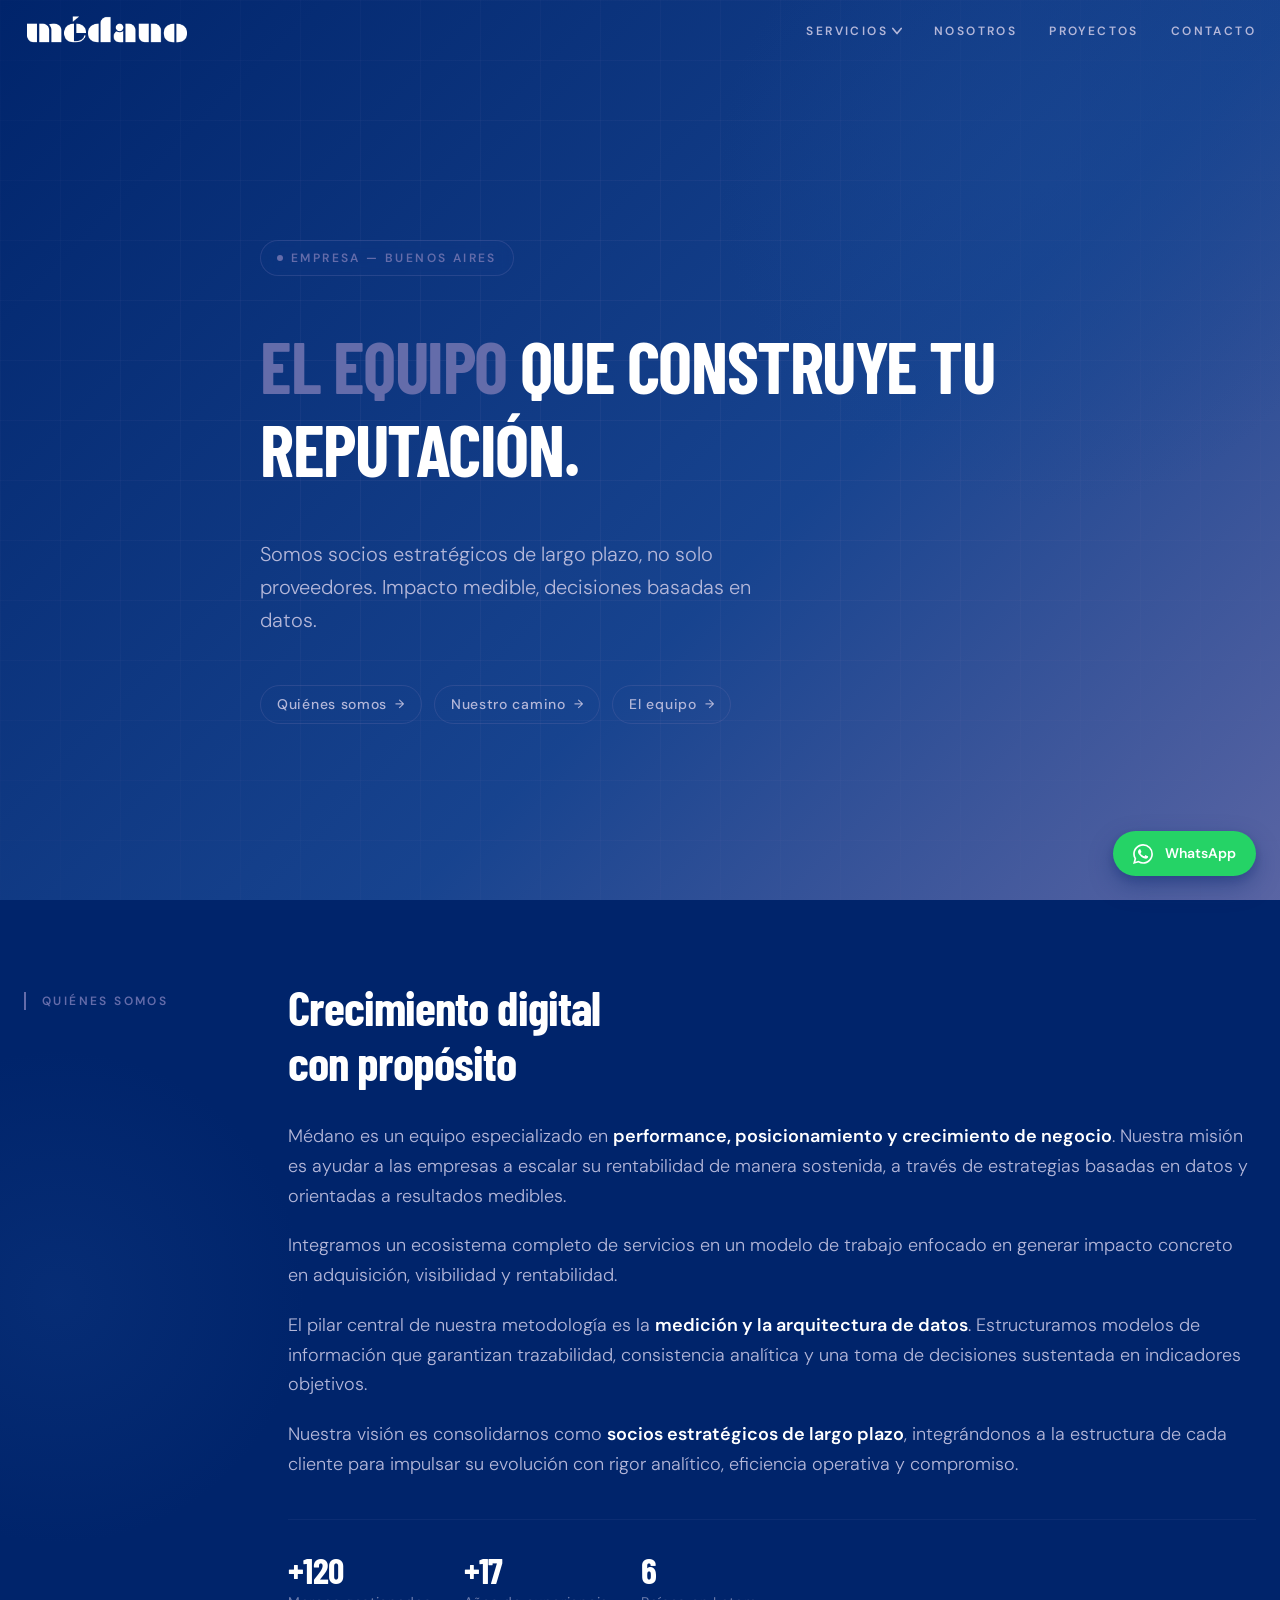
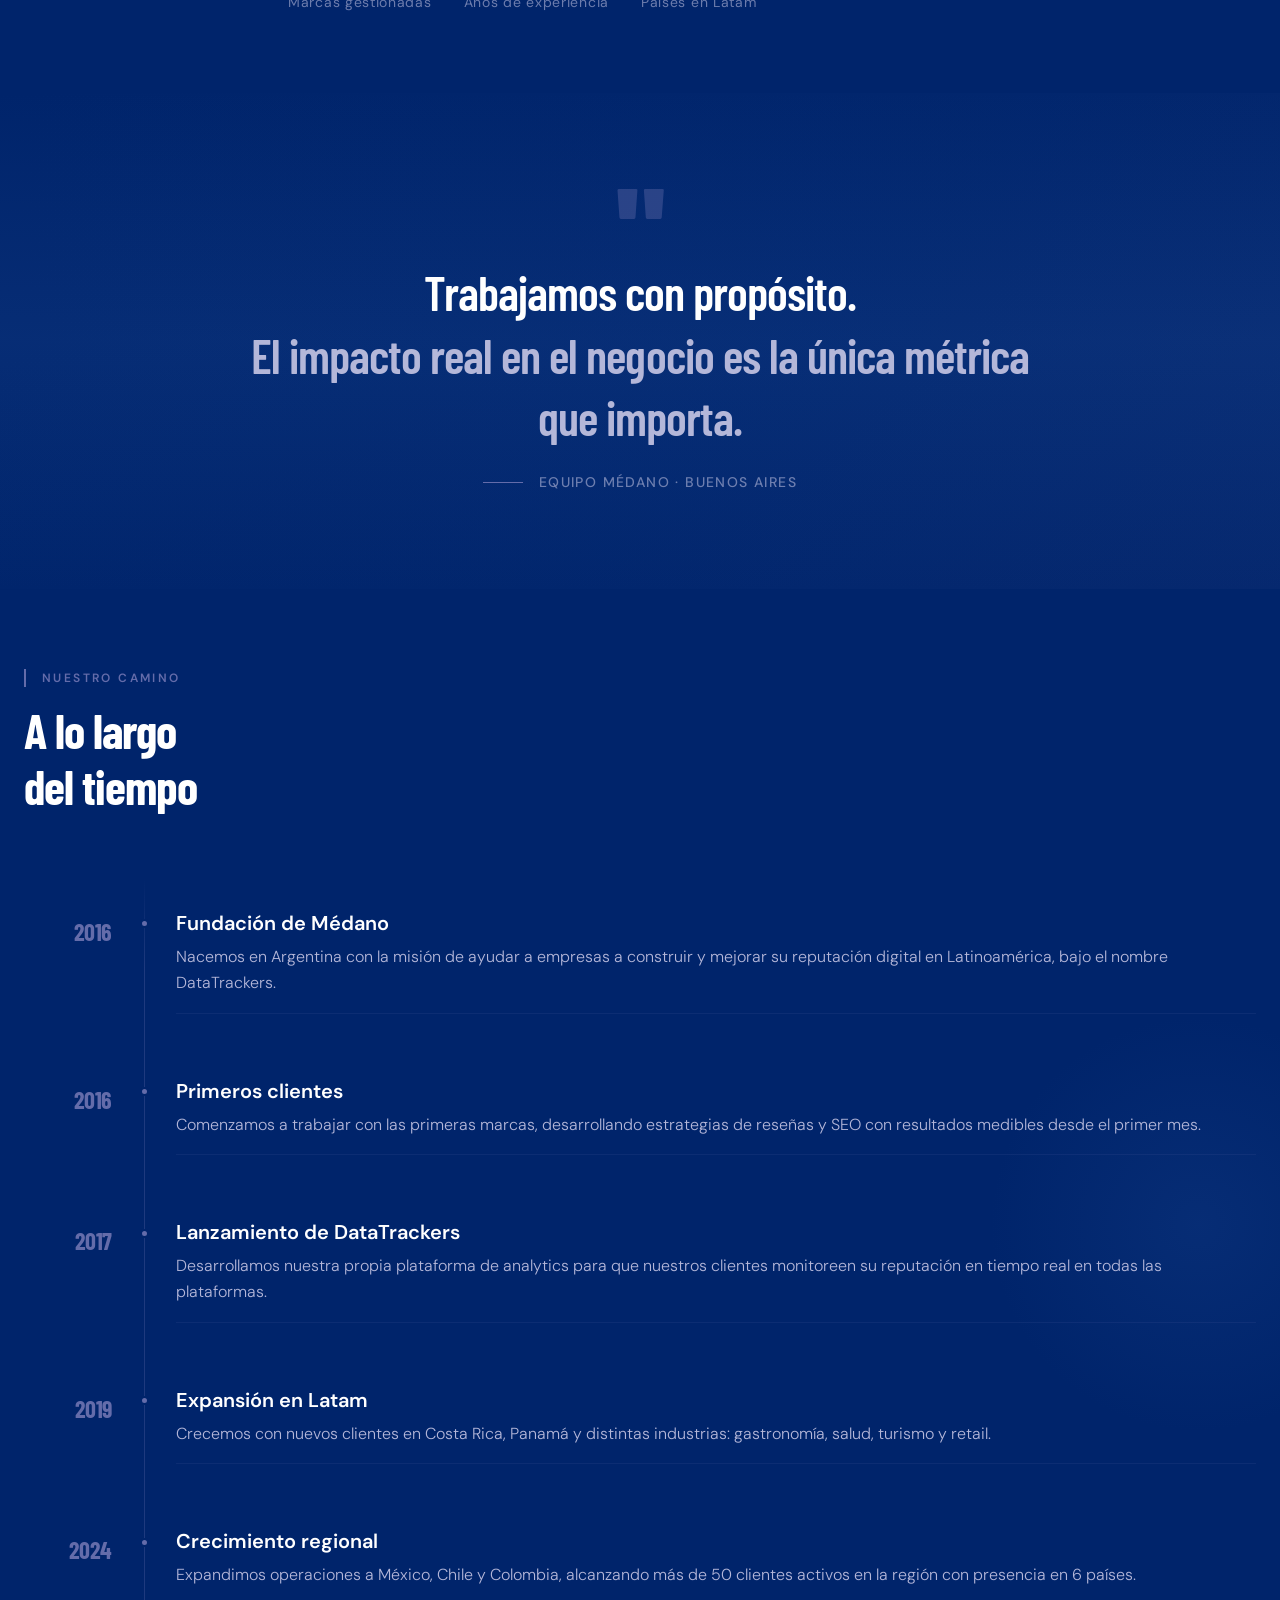
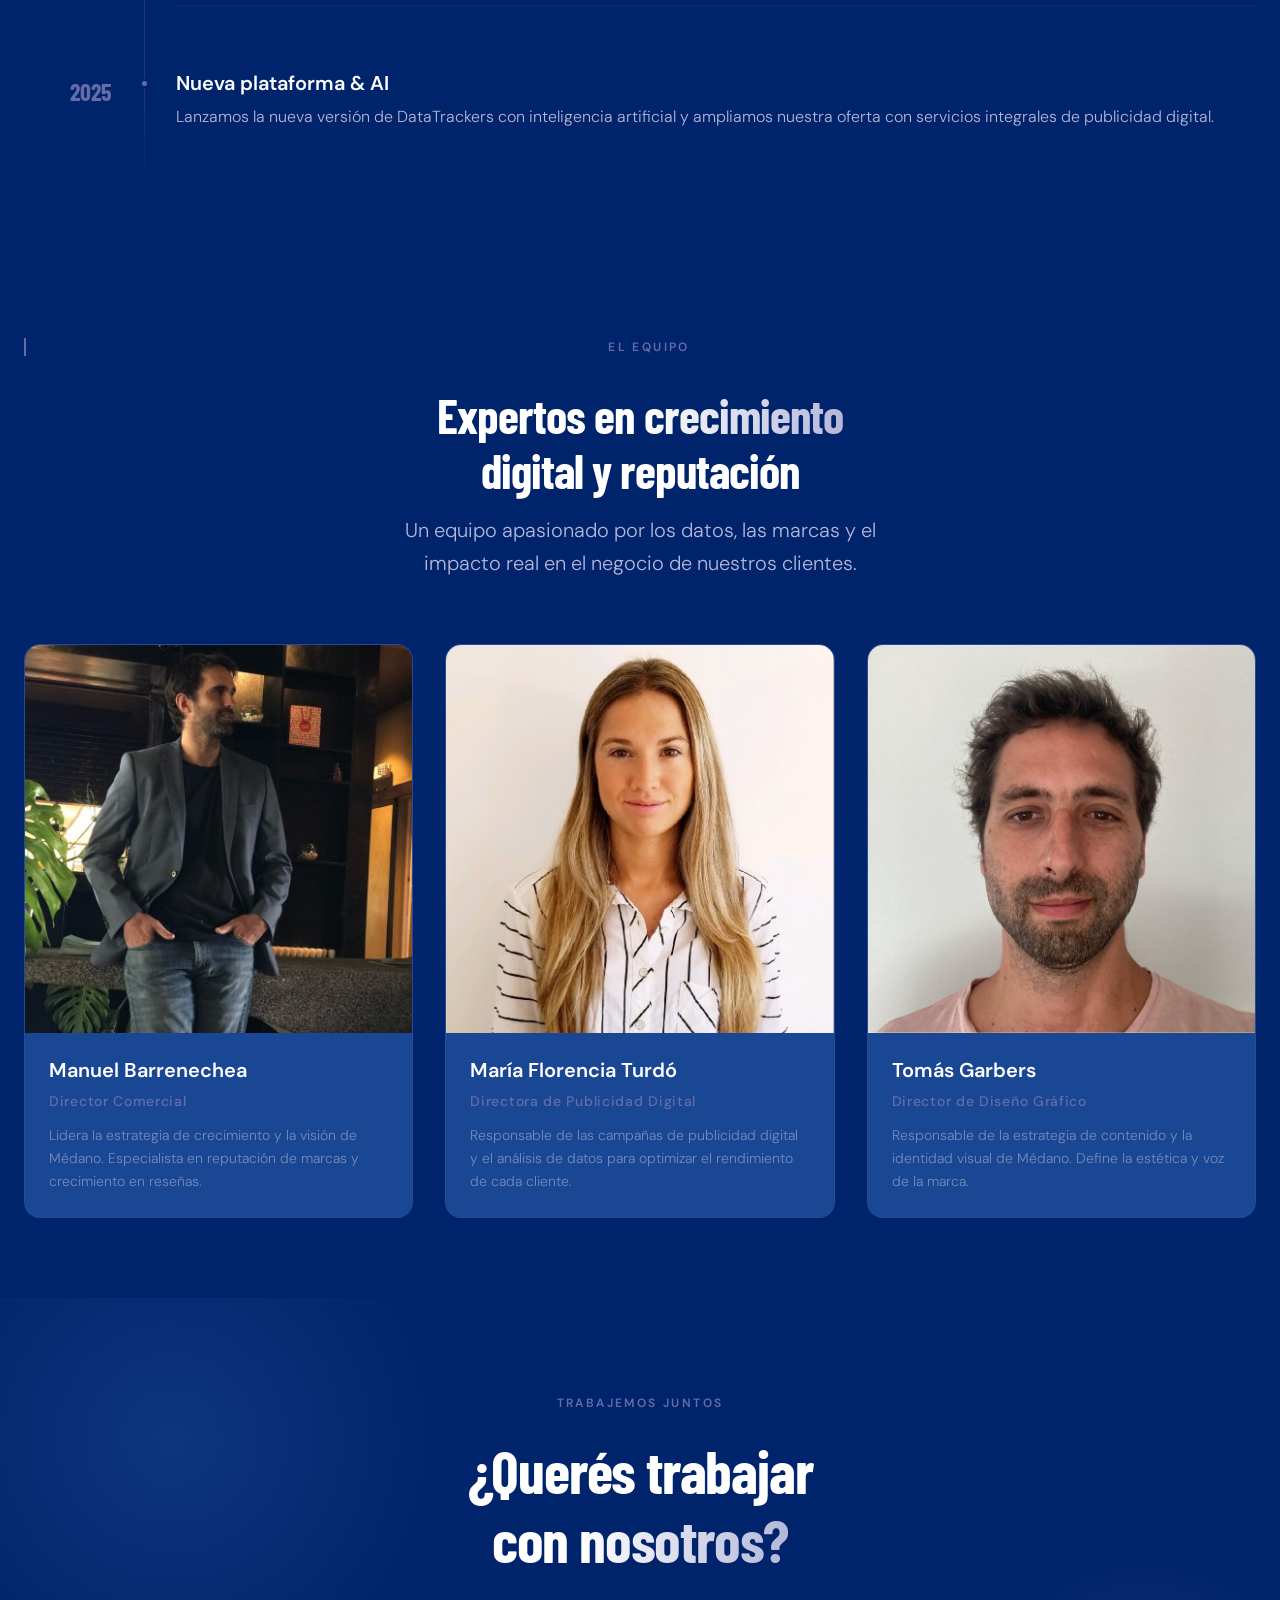
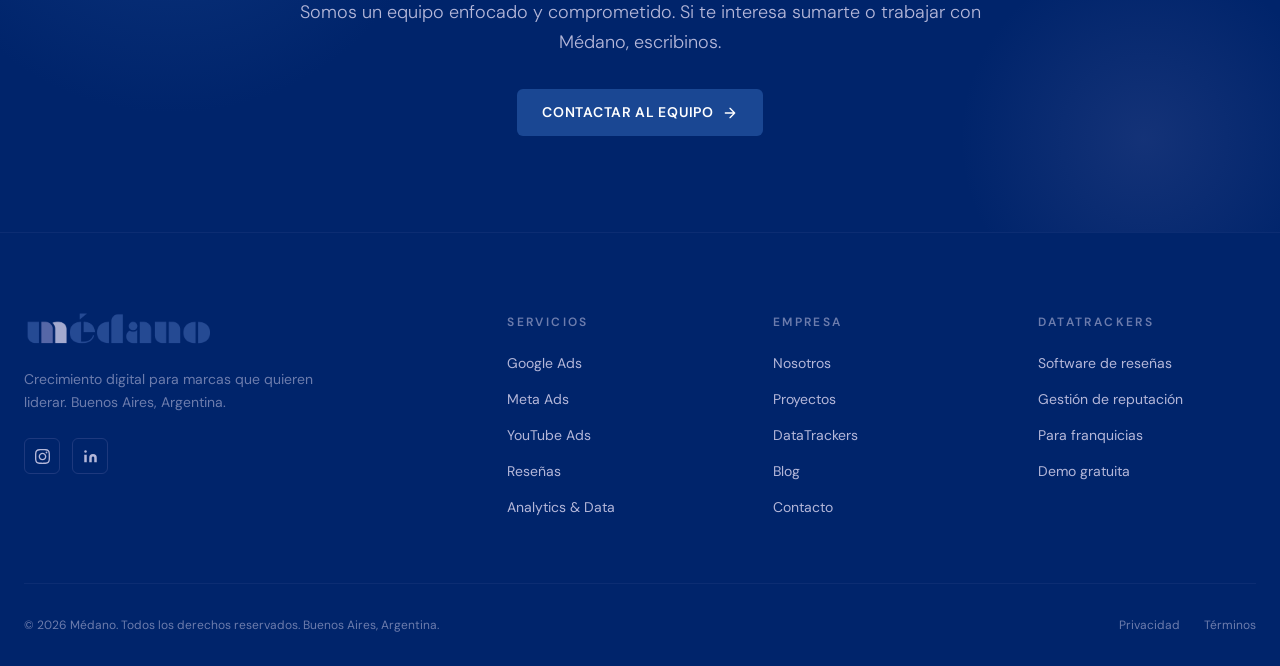
==== commit b99c833e: "Update HTML pages: minor fixes across site Co-Authored-By: Claude Opus 4.6 <noreply@anthropic.com>" ====
--- a/nosotros.html
+++ b/nosotros.html
@@ -408,9 +408,6 @@
               Contactar al equipo
               <svg aria-hidden="true" xmlns="http://www.w3.org/2000/svg" width="16" height="16" viewBox="0 0 24 24" fill="none" stroke="currentColor" stroke-width="2" stroke-linecap="round" stroke-linejoin="round"><path d="M5 12h14M12 5l7 7-7 7"/></svg>
             </a>
-            <a href="https://wa.me/5491100000000" class="btn-outline" target="_blank" rel="noopener">
-              WhatsApp
-            </a>
           </div>
         </div>
       </div>
